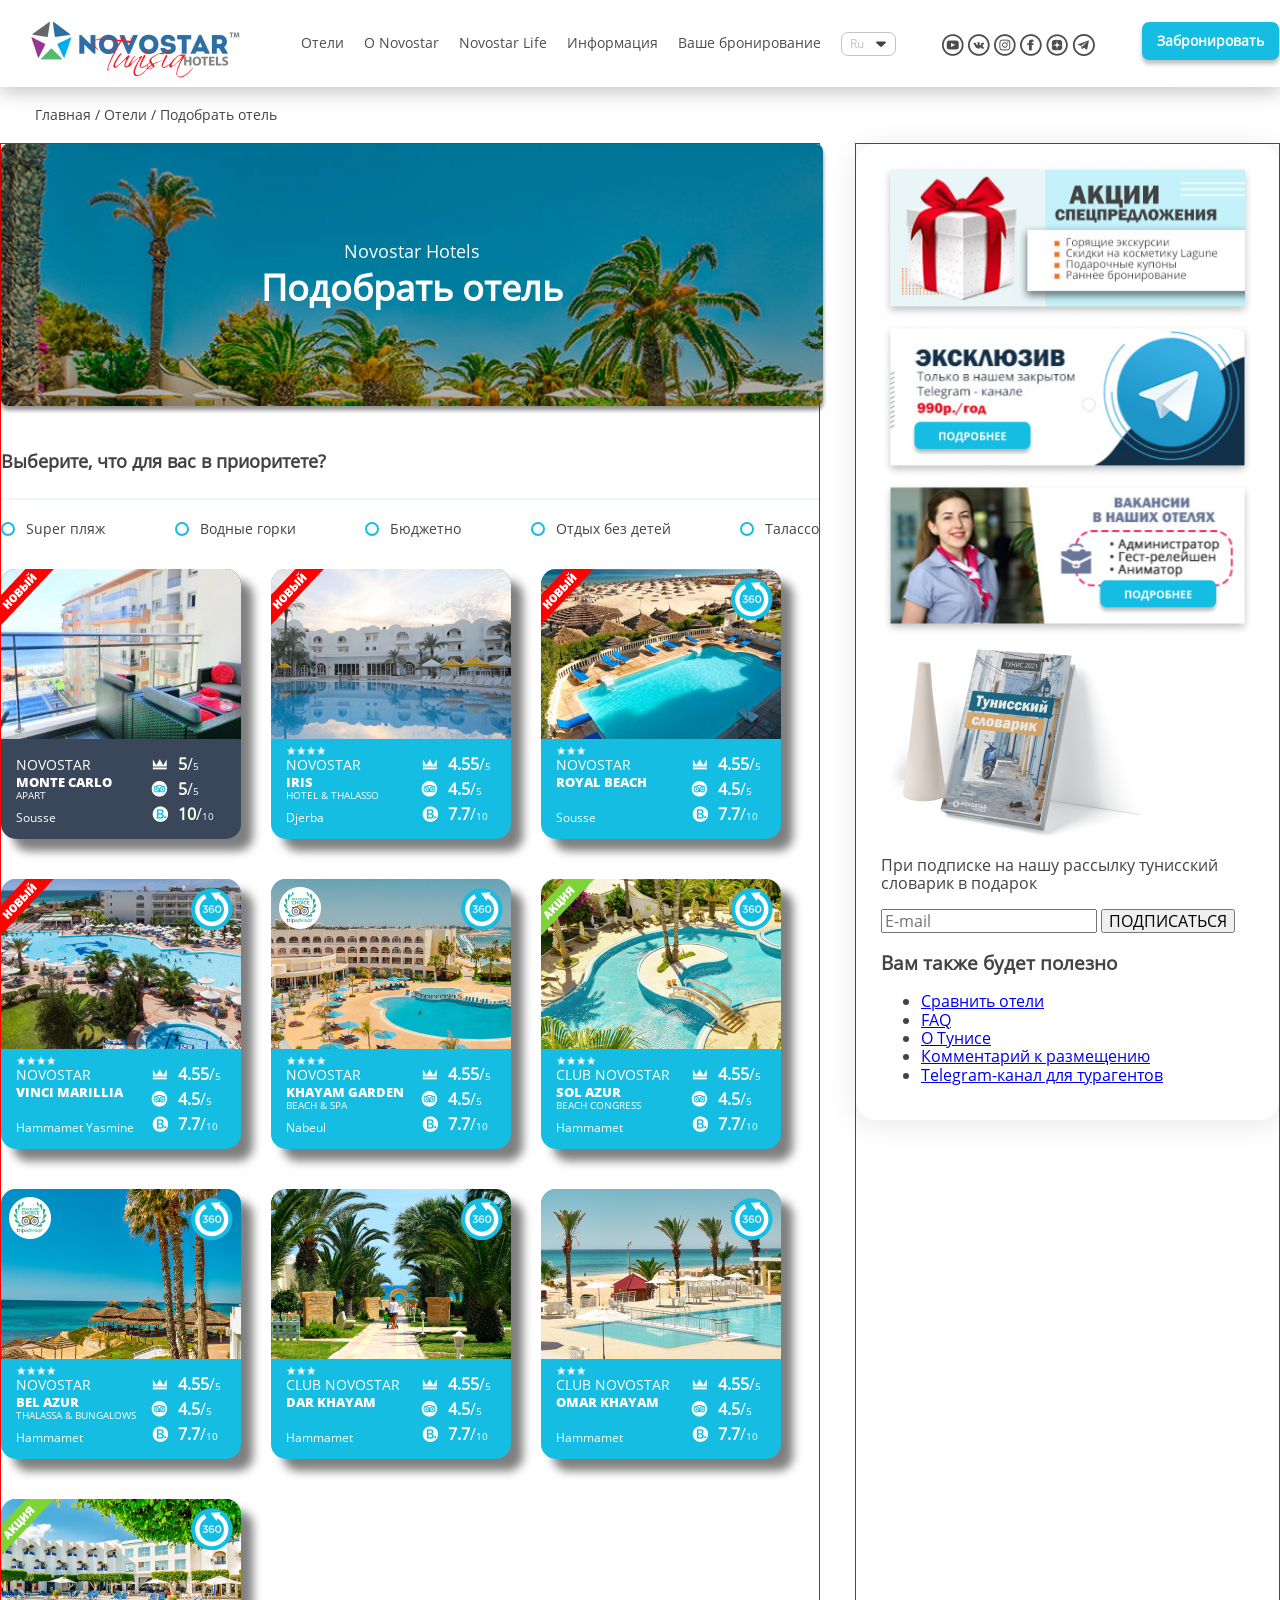
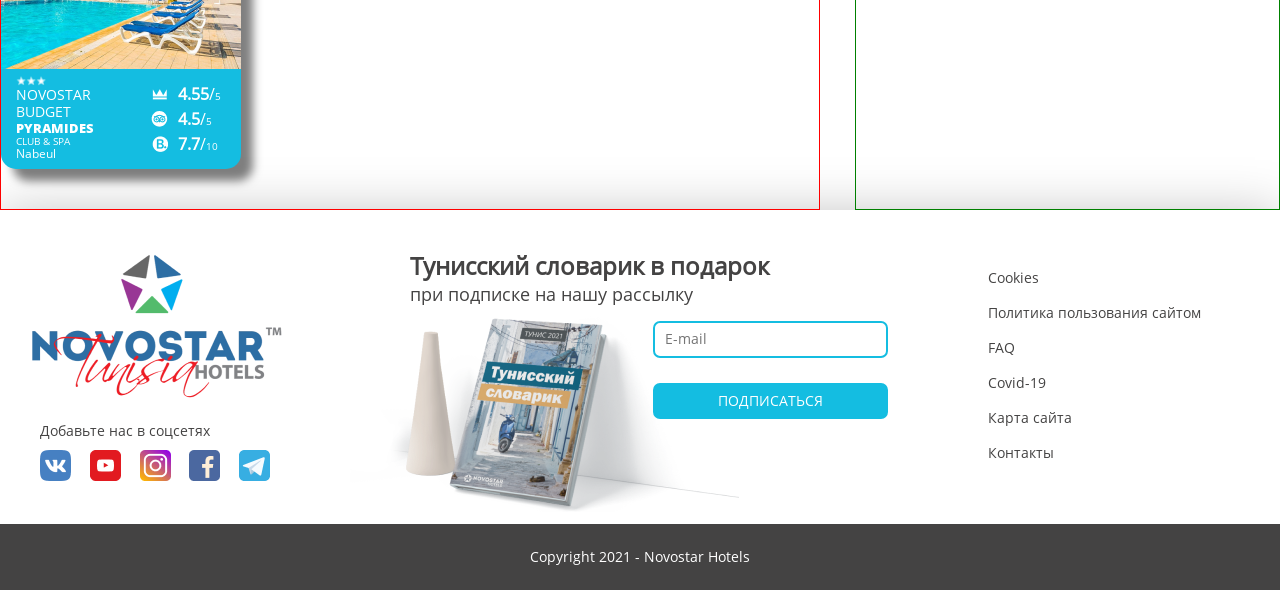
==== find-hotel.html @ 720c6b4b "vers 07.06 - start find-hotel" ====
<!DOCTYPE html>
<html lang="ru">
<head>
	<meta http-equiv="X-UA-Compatible" content="IE=edge">
	<meta name="viewport" content="width=device-width, initial-scale=1">
	<meta charset="UTF-8">
	<title>Novostar Hotels</title>
	<meta name="description" content="">
	<meta name="keywords" content="">
	<meta property="og:title" content="">
 	<meta property="og:description" content="">
	<meta property="og:image" content="">
	<link href="img/favicon.png" rel="shortcut icon" type="image/x-icon" />
	<link href="css/normalize.css" rel="stylesheet" type="text/css">
    <link href="css/slick.css" rel="stylesheet" type="text/css">
    <link href="css/slick-theme.css" rel="stylesheet" type="text/css">
    <link href="css/aos.css" rel="stylesheet" type="text/css">
	<link href="css/style.css" rel="stylesheet" type="text/css">
</head>
<body>

	<div class="content-wrap">

		<header>
			<div class="container">
				<a href="/"><img src="img/logo.png" alt="" class="top-logo"></a>
				<nav class="navbar">
					<input type="image" src="img/burger.png" alt="" class="navbar-toggler">
					<div class="navbar-nav">
						<div class="mob-logo">
							<img src="img/logo-mobile.png" alt="">
							<input type="image" src="img/close.png" alt="" class="close-btn">
						</div>
						<div class="mob-menu-title">Меню</div>
						<ul class="nav-links">
							<li class="dropdown-item">
								<a href="#" class="nav-link hotels">Отели</a>
								<ul class="dropdown-menu">
									<li><a href="#">Novostar Houda Golf Beach & Aquapark 3*</a></li>
									<li><a href="#">Novostar Royal Beach 3*</a></li>
									<li><a href="#">Novostar Iris Hotel & Thalasso 4*</a></li>
									<li><a href="#">Novostar Vincci Marillia 4*</a></li>
									<li><a href="#">Novostar Bel Azur Thalassa & Bungalows 4*</a></li>
									<li><a href="#">Club Novostar Sol Azur Beach Congress 4*</a></li>
									<li><a href="#">Novostar Khayam Garden Beach & Spa 4*</a></li>
									<li><a href="#">Club Novostar Omar Khayam Resort & Aqua Park 3*</a></li>
									<li><a href="#">Club Novostar Dar Khayam Hotels 3*</a></li>
									<li><a href="#">Novostar Budget Pyramides Club & Spa 3*</a></li>
								</ul>
							</li>
							<li><a href="#" class="nav-link about-novostar">О Novostar</a></li>
							<li><a href="#" class="nav-link novostar-life">Novostar Life</a></li>
							<li><a href="#" class="nav-link info">Информация</a></li>
							<li><a href="#" class="nav-link your-booking">Ваше бронирование</a></li>
							<li><a href="#" class="nav-link akcii">Акции и спецпредложения</a></li>
						</ul>
						<select class="lang-select">
							<option value="ru">Ru</option>
							<option value="en">En</option>
						</select>
						<ul class="soc-icons">
							<li><a href="#" class="mob-ru">Ru</a></li>
							<li><a href="#" class="mob-en">En</a></li>
							<li><a href="#" class="soc-icon yt" target="_blank"></a></li>
							<li><a href="#" class="soc-icon vk" target="_blank"></a></li>
							<li><a href="#" class="soc-icon inst" target="_blank"></a></li>
							<li><a href="#" class="soc-icon fb" target="_blank"></a></li>
							<li><a href="#" class="soc-icon zen" target="_blank"></a></li>
							<li><a href="#" class="soc-icon tg" target="_blank"></a></li>
						</ul>
						<button class="nav-booking">Забронировать</button>
					</div>
				</nav>
			</div>
		</header>

			<div class="container">
				<div class="breadcrumbs">
					Главная / Отели / Подобрать отель
				</div>
				<div class="find-hotel-content-wrap">
					<div class="find-hotel-content">

						<div class="find-hotel-title">
							<span>Novostar Hotels</span>
							<h1>Подобрать отель</h1>
						</div>
						
						<h3 class="find-hotel-subtitle">Выберите, что для вас в приоритете?</h3>

						<input type="radio" id="super-beach" name="find-hotel-radio">
						<input type="radio" id="vodnye-gorki" name="find-hotel-radio">
						<input type="radio" id="budzhetno" name="find-hotel-radio">
						<input type="radio" id="bez-detey" name="find-hotel-radio">
						<input type="radio" id="thalasso-filtr" name="find-hotel-radio">

						<div class="find-hotel-filtr">
							<label for="super-beach">Super пляж</label>
							<label for="vodnye-gorki">Водные горки</label>
							<label for="budzhetno">Бюджетно</label>
							<label for="bez-detey">Отдых без детей</label>
							<label for="thalasso-filtr">Талассо</label>
						</div>

						<div class="find-hotel-cards">
							<div class="hotel-item super-beach budzhetno">
								<a href="#" class="hotel-card new monte-carlo">
									<div class="hotel-card-pic"><img src="img/monte-carlo.jpg" alt=""></div>
									<div class="hotel-card-content">
										<div class="hotel-card-text">
											<div class="hotel-star">
												<img src="img/star.png" alt="">
												<img src="img/star.png" alt="">
												<img src="img/star.png" alt="">
											</div>
											<div class="hotel-novostar">NOVOSTAR</div>
											<div class="hotel-name">MONTE CARLO</div>
											<div class="hotel-spec">APART</div>
											<div class="hotel-place">Sousse</div>
										</div>
										<div class="hotel-card-rating">
											<table class="rating-table">
												<tr>
													<td><img src="img/tophotels.png" alt=""></td>
													<td><b>5</b>/<small>5</small></td>
												</tr>
												<tr>
													<td><img src="img/tripadviser.png" alt=""></td>
													<td><b>5</b>/<small>5</small></td>
												</tr>
												<tr>
													<td><img src="img/booking2.png" alt=""></td>
													<td><b>10</b>/<small>10</small></td>
												</tr>
											</table>
										</div>
									</div>
								</a>
							</div>
							<div class="hotel-item thalasso-filtr">
								<a href="#" class="hotel-card new iris">
									<div class="hotel-card-pic"><img src="img/iris.jpg" alt=""></div>
									<div class="hotel-card-content">
										<div class="hotel-card-text">
											<div class="hotel-star">
												<img src="img/star.png" alt="">
												<img src="img/star.png" alt="">
												<img src="img/star.png" alt="">
												<img src="img/star.png" alt="">
											</div>
											<div class="hotel-novostar">NOVOSTAR</div>
											<div class="hotel-name">IRIS</div>
											<div class="hotel-spec">HOTEL & THALASSO</div>
											<div class="hotel-place">Djerba</div>
										</div>
										<div class="hotel-card-rating">
											<table class="rating-table">
												<tr>
													<td><img src="img/tophotels.png" alt=""></td>
													<td><b>4.55</b>/<small>5</small></td>
												</tr>
												<tr>
													<td><img src="img/tripadviser.png" alt=""></td>
													<td><b>4.5</b>/<small>5</small></td>
												</tr>
												<tr>
													<td><img src="img/booking2.png" alt=""></td>
													<td><b>7.7</b>/<small>10</small></td>
												</tr>
											</table>
										</div>
									</div>
								</a>
							</div>
							<div class="hotel-item super-beach budzhetno">
								<a href="#" class="hotel-card new tour360 royal-beach">
									<div class="hotel-card-pic"><img src="img/royal.jpg" alt=""></div>
									<div class="hotel-card-content">
										<div class="hotel-card-text">
											<div class="hotel-star">
												<img src="img/star.png" alt="">
												<img src="img/star.png" alt="">
												<img src="img/star.png" alt="">
											</div>
											<div class="hotel-novostar">NOVOSTAR</div>
											<div class="hotel-name">ROYAL BEACH</div>
											<div class="hotel-spec"></div>
											<div class="hotel-place">Sousse</div>
										</div>
										<div class="hotel-card-rating">
											<table class="rating-table">
												<tr>
													<td><img src="img/tophotels.png" alt=""></td>
													<td><b>4.55</b>/<small>5</small></td>
												</tr>
												<tr>
													<td><img src="img/tripadviser.png" alt=""></td>
													<td><b>4.5</b>/<small>5</small></td>
												</tr>
												<tr>
													<td><img src="img/booking2.png" alt=""></td>
													<td><b>7.7</b>/<small>10</small></td>
												</tr>
											</table>
										</div>
									</div>
								</a>
							</div>
							<div class="hotel-item super-beach bez-detey">
								<a href="#" class="hotel-card new tour360 marillia">
									<div class="hotel-card-pic"><img src="img/marillia.jpg" alt=""></div>
									<div class="hotel-card-content">
										<div class="hotel-card-text">
											<div class="hotel-star">
												<img src="img/star.png" alt="">
												<img src="img/star.png" alt="">
												<img src="img/star.png" alt="">
												<img src="img/star.png" alt="">
											</div>
											<div class="hotel-novostar">NOVOSTAR</div>
											<div class="hotel-name">VINCI MARILLIA</div>
											<div class="hotel-spec"></div>
											<div class="hotel-place">Hammamet Yasmine</div>
										</div>
										<div class="hotel-card-rating">
											<table class="rating-table">
												<tr>
													<td><img src="img/tophotels.png" alt=""></td>
													<td><b>4.55</b>/<small>5</small></td>
												</tr>
												<tr>
													<td><img src="img/tripadviser.png" alt=""></td>
													<td><b>4.5</b>/<small>5</small></td>
												</tr>
												<tr>
													<td><img src="img/booking2.png" alt=""></td>
													<td><b>7.7</b>/<small>10</small></td>
												</tr>
											</table>
										</div>
									</div>
								</a>
							</div>
							<div class="hotel-item vodnye-gorki">
								<a href="#" class="hotel-card trip tour360 garden">
									<div class="hotel-card-pic"><img src="img/garden.jpg" alt=""></div>
									<div class="hotel-card-content">
										<div class="hotel-card-text">
											<div class="hotel-star">
												<img src="img/star.png" alt="">
												<img src="img/star.png" alt="">
												<img src="img/star.png" alt="">
												<img src="img/star.png" alt="">
											</div>
											<div class="hotel-novostar">NOVOSTAR</div>
											<div class="hotel-name">KHAYAM GARDEN</div>
											<div class="hotel-spec">BEACH & SPA</div>
											<div class="hotel-place">Nabeul</div>
										</div>
										<div class="hotel-card-rating">
											<table class="rating-table">
												<tr>
													<td><img src="img/tophotels.png" alt=""></td>
													<td><b>4.55</b>/<small>5</small></td>
												</tr>
												<tr>
													<td><img src="img/tripadviser.png" alt=""></td>
													<td><b>4.5</b>/<small>5</small></td>
												</tr>
												<tr>
													<td><img src="img/booking2.png" alt=""></td>
													<td><b>7.7</b>/<small>10</small></td>
												</tr>
											</table>
										</div>
									</div>
								</a>
							</div>
							<div class="hotel-item super-beach thalasso-filtr">
								<a href="#" class="hotel-card akc tour360 sol-azur">
									<div class="hotel-card-pic"><img src="img/sol.jpg" alt=""></div>
									<div class="hotel-card-content">
										<div class="hotel-card-text">
											<div class="hotel-star">
												<img src="img/star.png" alt="">
												<img src="img/star.png" alt="">
												<img src="img/star.png" alt="">
												<img src="img/star.png" alt="">
											</div>
											<div class="hotel-novostar">CLUB NOVOSTAR</div>
											<div class="hotel-name">SOL AZUR</div>
											<div class="hotel-spec">BEACH CONGRESS</div>
											<div class="hotel-place">Hammamet</div>
										</div>
										<div class="hotel-card-rating">
											<table class="rating-table">
												<tr>
													<td><img src="img/tophotels.png" alt=""></td>
													<td><b>4.55</b>/<small>5</small></td>
												</tr>
												<tr>
													<td><img src="img/tripadviser.png" alt=""></td>
													<td><b>4.5</b>/<small>5</small></td>
												</tr>
												<tr>
													<td><img src="img/booking2.png" alt=""></td>
													<td><b>7.7</b>/<small>10</small></td>
												</tr>
											</table>
										</div>
									</div>
								</a>
							</div>
							<div class="hotel-item super-beach bez-detey thalasso-filtr">
								<a href="#" class="hotel-card trip tour360 bel-azur">
									<div class="hotel-card-pic"><img src="img/bel.jpg" alt=""></div>
									<div class="hotel-card-content">
										<div class="hotel-card-text">
											<div class="hotel-star">
												<img src="img/star.png" alt="">
												<img src="img/star.png" alt="">
												<img src="img/star.png" alt="">
												<img src="img/star.png" alt="">
											</div>
											<div class="hotel-novostar">NOVOSTAR</div>
											<div class="hotel-name">BEL AZUR</div>
											<div class="hotel-spec">THALASSA & BUNGALOWS</div>
											<div class="hotel-place">Hammamet</div>
										</div>
										<div class="hotel-card-rating">
											<table class="rating-table">
												<tr>
													<td><img src="img/tophotels.png" alt=""></td>
													<td><b>4.55</b>/<small>5</small></td>
												</tr>
												<tr>
													<td><img src="img/tripadviser.png" alt=""></td>
													<td><b>4.5</b>/<small>5</small></td>
												</tr>
												<tr>
													<td><img src="img/booking2.png" alt=""></td>
													<td><b>7.7</b>/<small>10</small></td>
												</tr>
											</table>
										</div>
									</div>
								</a>
							</div>
							<div class="hotel-item super-beach vodnye-gorki">
								<a href="#" class="hotel-card tour360 dar-khayam">
									<div class="hotel-card-pic"><img src="img/dar.jpg" alt=""></div>
									<div class="hotel-card-content">
										<div class="hotel-card-text">
											<div class="hotel-star">
												<img src="img/star.png" alt="">
												<img src="img/star.png" alt="">
												<img src="img/star.png" alt="">
											</div>
											<div class="hotel-novostar">CLUB NOVOSTAR</div>
											<div class="hotel-name">DAR KHAYAM</div>
											<div class="hotel-spec"></div>
											<div class="hotel-place">Hammamet</div>
										</div>
										<div class="hotel-card-rating">
											<table class="rating-table">
												<tr>
													<td><img src="img/tophotels.png" alt=""></td>
													<td><b>4.55</b>/<small>5</small></td>
												</tr>
												<tr>
													<td><img src="img/tripadviser.png" alt=""></td>
													<td><b>4.5</b>/<small>5</small></td>
												</tr>
												<tr>
													<td><img src="img/booking2.png" alt=""></td>
													<td><b>7.7</b>/<small>10</small></td>
												</tr>
											</table>
										</div>
									</div>
								</a>
							</div>
							<div class="hotel-item super-beach vodnye-gorki">
								<a href="#" class="hotel-card tour360 omar-khayam">
									<div class="hotel-card-pic"><img src="img/omar.jpg" alt=""></div>
									<div class="hotel-card-content">
										<div class="hotel-card-text">
											<div class="hotel-star">
												<img src="img/star.png" alt="">
												<img src="img/star.png" alt="">
												<img src="img/star.png" alt="">
											</div>
											<div class="hotel-novostar">CLUB NOVOSTAR</div>
											<div class="hotel-name">OMAR KHAYAM</div>
											<div class="hotel-spec"></div>
											<div class="hotel-place">Hammamet</div>
										</div>
										<div class="hotel-card-rating">
											<table class="rating-table">
												<tr>
													<td><img src="img/tophotels.png" alt=""></td>
													<td><b>4.55</b>/<small>5</small></td>
												</tr>
												<tr>
													<td><img src="img/tripadviser.png" alt=""></td>
													<td><b>4.5</b>/<small>5</small></td>
												</tr>
												<tr>
													<td><img src="img/booking2.png" alt=""></td>
													<td><b>7.7</b>/<small>10</small></td>
												</tr>
											</table>
										</div>
									</div>
								</a>
							</div>
							<div class="hotel-item budzhetno">
								<a href="#" class="hotel-card akc tour360 pyramides">
									<div class="hotel-card-pic"><img src="img/pyramides.jpg" alt=""></div>
									<div class="hotel-card-content">
										<div class="hotel-card-text">
											<div class="hotel-star">
												<img src="img/star.png" alt="">
												<img src="img/star.png" alt="">
												<img src="img/star.png" alt="">
											</div>
											<div class="hotel-novostar">NOVOSTAR BUDGET</div>
											<div class="hotel-name">PYRAMIDES</div>
											<div class="hotel-spec">CLUB & SPA</div>
											<div class="hotel-place">Nabeul</div>
										</div>
										<div class="hotel-card-rating">
											<table class="rating-table">
												<tr>
													<td><img src="img/tophotels.png" alt=""></td>
													<td><b>4.55</b>/<small>5</small></td>
												</tr>
												<tr>
													<td><img src="img/tripadviser.png" alt=""></td>
													<td><b>4.5</b>/<small>5</small></td>
												</tr>
												<tr>
													<td><img src="img/booking2.png" alt=""></td>
													<td><b>7.7</b>/<small>10</small></td>
												</tr>
											</table>
										</div>
									</div>
								</a>
							</div>
						</div>

					</div><!-- end .find-hotel-content -->
					<aside class="find-hotel-aside">
						<div class="find-hotel-aside-wrap hotel-shadow-block">

							<div class="find-hotel-alise-banners">
								<a href="#"><img src="img/banner-2.png" alt=""></a>
								<a href="#"><img src="img/banner-3.png" alt=""></a>
								<a href="#"><img src="img/banner-1.png" alt=""></a>
							</div>

							<div class="find-hotel-aside-podpiska">
								<div class="find-hotel-aside-podpiska-pic">
									<img src="img/hotel/tun-slov.png" alt="">
								</div>
								<div class="find-hotel-aside-podpiska-text">
									<p>При подписке на&nbsp;нашу рассылку тунисский словарик <span>в&nbsp;подарок</span></p>
									<form action="" class="find-hotel-aside-podpiska-form">
										<input type="email" name="mail" placeholder="E-mail">
										<button type="submit" name="submit">ПОДПИСАТЬСЯ</button>
									</form>
								</div>
							</div>

							<div class="find-hotel-aside-interes">
								<h3>Вам также будет полезно</h3>
								<ul>
									<li><a href="#">Сравнить отели</a></li>
									<li><a href="#">FAQ</a></li>
									<li><a href="#">О Тунисе</a></li>
									<li><a href="#">Комментарий к размещению</a></li>
									<li><a href="#">Telegram-канал для турагентов</a></li>
								</ul>
							</div>

						</div><!-- end .get-hotel-aside-wrap -->
					</aside>
				</div><!-- end .get-hotel-content-wrap -->

			</div><!-- end .container -->

		<footer>
			<div class="container">
				<div class="foot-logo-icons">
					<img src="img/foot-logo.png" alt="" class="foot-logo">
					<div class="foot-icons">
						<p>Добавьте нас в соцсетях</p>
						<a href="#"><img src="img/foot-vk.png" alt=""></a>
						<a href="#"><img src="img/foot-yt.png" alt=""></a>
						<a href="#"><img src="img/foot-inst.png" alt=""></a>
						<a href="#"><img src="img/foot-fb.png" alt=""></a>
						<a href="#"><img src="img/foot-tg.png" alt=""></a>
					</div>
				</div>
				<div class="foot-podpiska">
					<h3 class="foot-podpiska-title">Тунисский словарик в подарок</h3>
					<p class="foot-podpiska-subtitle">при подписке на нашу рассылку</p>
					<div class="foot-podpiska-pic"><img src="img/tun-slov2.png" alt=""></div>
					<form action="" class="foot-podpiska-form">
						<input type="email" name="mail" placeholder="E-mail">
						<button type="submit" name="submit">ПОДПИСАТЬСЯ</button>
					</form>
				</div>
				<div class="foot-menu">
					<ul>
						<li><a href="#">Cookies</a></li>
						<li><a href="#">Политика пользования сайтом</a></li>
						<li><a href="#">FAQ</a></li>
						<li><a href="#">Covid-19</a></li>
						<li><a href="#">Карта сайта</a></li>
						<li><a href="#">Контакты</a></li>
					</ul>
				</div>
			</div>
			<div class="copy">
				Copyright 2021 - Novostar Hotels
			</div>
		</footer>
	</div><!-- end .content-wrap -->
	<script src="js/jquery-3.6.0.min.js"></script>
    <script src="js/slick.min.js"></script>
    <script src="js/aos.js"></script>
	<script src="js/scripts.js"></script>
</body>
</html>
---- css/style.css ----
@font-face {
	font-family: OpenSans;
	src: url(../fonts/OpenSans-Regular.ttf);
}
@font-face {
	font-family: OpenSansExtraBold;
	src: url(../fonts/OpenSans-ExtraBold.ttf);
}
* {
	box-sizing: border-box;
}
body {
	font-family: OpenSans, sans-serif;
	color: #444343;
}
.preloader {
	position: fixed;
	top: 0;
	bottom: 0;
	left: 0;
	right: 0;
	background-color: #fff;
	display: flex;
	flex-direction: column;
	justify-content: center;
	align-items: center;
	opacity: 1;
	z-index: 9999;
	/*transition: 1s;*/
}
.preloader img {
	animation: puls 2s linear infinite;
}
@keyframes puls {
	50% { transform: scale(1.2) }
	100% { transform: scale(1) }
}
.content-wrap {
	overflow-x: hidden;
	/*max-width: 1440px;
	margin: 0 auto;
	border: 1px solid black;*/
}
.container {
	max-width: 1280px;
	margin: 0 auto;
}
header {
	position: relative;
	box-shadow: 0px 4px 20px rgba(0, 0, 0, 0.25);
}
header .container {
	padding: 20px 0 5px 25px;
	display: flex;
	align-items: center;
}
.navbar-toggler {
	display: none;
}
.navbar-nav {
	display: flex;
}
.nav-links {
	list-style: none;
	padding: 0 10px 0 45px;
	margin: 0;
	display: flex;
}
.nav-link {
	display: block;
	text-decoration: none;
	font-size: 14px;
	line-height: 21px;
	color: #4d4d4d;
	padding: 0 10px;
	white-space: nowrap;
	position: relative;
}
.nav-link.akcii {
	display: none;
}
@media (min-width: 1280px) {
	.dropdown-item:hover .dropdown-menu,
	.dropdown-menu:hover {
		display: block;
	}
	.nav-link:after {
		content: '';
		display: block;
		height: 2px;
		background-color: #14BDE1;
		position: absolute;
		left: 10px;
		right: 10px;
		bottom: -5px;
		opacity: 0;
		transition: .2s;
	}
	.dropdown-item:hover .nav-link:after,
	.nav-link:hover:after {
		opacity: 1;
	}
	.dropdown-item {
		margin-bottom: -20px;
	}
}
.dropdown-item {
	position: relative;
}
.dropdown-menu {
	position: absolute;
	background: rgba(108, 108, 108, 0.9);
	/*background: rgba(108, 108, 108, 0.4);
	backdrop-filter: blur(30px);*/
	padding: 20px 30px;
	left: -20px;
	top: 55px;
	display: none;
	z-index: 2;
	list-style: none;
}
.dropdown-menu a {
	display: block;
	white-space: nowrap;
	color: #fff;
	text-decoration: none;
	font-size: 12px;
	position: relative;
	padding: 10px 0;
}
.dropdown-menu a:before {
	content: '';
	display: block;
	width: 3px;
	height: 18px;
	background-color: #14BDE1;
	position: absolute;
	top: 0;
	bottom: 0;
	margin: auto;
	left: -10px;
	opacity: 0;
}
.dropdown-menu a:hover {
	font-weight: bold;
}
.dropdown-menu a:hover:before {
	opacity: 1;
}
.lang-select {
	border: 1px solid #c4c4c4;
	border-radius: 7px;
	width: 55px;
	align-self: flex-start;
	outline: none;
	color: #c4c4c4;
	font-size: 12px;
	padding: 4px 8px;
	-webkit-appearance: none;
	-moz-appearance: none;
	appearance: none;
	background: url('../img/caret.png') no-repeat 80% 50%;
	cursor: pointer;
}
.lang-select::-ms-expand {
	display: none;
}
.soc-icons {
	list-style: none;
	padding: 0;
	margin: 0 0 0 45px;
	display: flex;
}
.mob-ru, .mob-en, .mob-menu-title, .mob-logo {
	display: none;
}
.soc-icon {
	display: block;
	text-decoration: none;
	width: 24px;
	height: 24px;
	margin: 1px;
	background-image: url('../img/icon-sprite-desktop.png');
}
.soc-icon.yt {
	background-position: -1px 50%;
}
.soc-icon.vk {
	background-position: -25px 50%;
}
.soc-icon.inst {
	background-position: -49px 50%;
}
.soc-icon.fb {
	background-position: -73px 50%;
}
.soc-icon.zen {
	background-position: -97px 50%;
}
.soc-icon.tg {
	background-position: -121px 50%;
}
.nav-booking {
	border: none;
	width: 137px;
	height: 38px;
	color: #fff;
	font-size: 14px;
	font-weight: 700;
	background-color: #14BDE1;
	box-shadow: 0px 4px 4px rgba(0, 0, 0, 0.25), 0px 4px 30px #FFFFFF;
	border-radius: 7px;
	cursor: pointer;
	margin-left: 45px;
	transition: .2s;
	position: relative;
	top: -10px;
}
.nav-booking:hover {
	box-shadow: none;
}
@media (max-width: 1279px) {
	header .container {
		justify-content: space-between;
		padding: 20px 45px 5px 25px;
		position: relative;
	}
	.navbar-toggler {
		display: block;
		position: relative;
		top: -7px;
		outline: none;
	}
	.navbar-nav {
		flex-direction: column;
		max-width: 340px;
		width: 100%;
		background-color: #176794;
		color: white;
		padding: 15px 0;
		position: absolute;
		top: 100%;
		transform: translateX(77px);
		opacity: 0;
		transition: .3s;
		z-index: 9;
	}
	.navbar-nav.active {
		transform: translateX(-263px);
		opacity: 1;
	}
	.dropdown-menu {
		position: static;
		width: 100%;
	}
	.dropdown-menu.display {
		display: block;
	}
	.lang-select {
		display: none;
	}
	.mob-logo {
		display: block;
		position: relative;
		padding: 0 15px 15px;
	}
	.close-btn {
		position: absolute;
		right: 20px;
		top: 10px;
		cursor: pointer;
	}
	.mob-menu-title {
		display: block;
		border-top: 1px solid #fff;
		text-transform: uppercase;
		text-align: center;
		font-size: 16px;
		font-weight: 700;
		padding: 25px 0;
	}
	.nav-links {
		flex-direction: column;
		padding: 0;
		order: 1;
	}
	.nav-link.akcii {
		display: block;
	}
	.nav-link {
		color: #fff;
		font-size: 12px;
		line-height: 16px;
		margin: 17px 30px 17px 70px;
		padding: 0;
		position: relative;
	}
	.nav-link:before {
		position: absolute;
		left: -40px;
		top: -2px;
	}
	.nav-link.hotels:before {
		content: url('../img/hotels-icon.png');
	}
	.nav-link.about-novostar:before {
		content: url('../img/about-icon.png');
	}
	.nav-link.novostar-life:before {
		content: url('../img/life-icon.png');
	}
	.nav-link.info:before {
		content: url('../img/info-icon.png');
	}
	.nav-link.your-booking:before {
		content: url('../img/your-booking-icon.png');
	}
	.nav-link.akcii:before {
		content: url('../img/akcii-icon.png');
	}
	.nav-link:after {
		content: url('../img/caret-white.png');
		position: absolute;
		right: 10px;
	}
	.nav-booking {
		position: static;
		order: 2;
		box-shadow: none;
		width: 240px;
		margin: 100px auto 60px;
		color: #444343;
		background-color: #fff;
	}
	.soc-icons {
		order: 3;
		border-top: 1px solid #fff;
		margin: 0;
		padding: 7px 15px;
		justify-content: flex-end;
		position: relative;
	}
	.mob-ru, .mob-en {
		display: inline;
		position: absolute;
		color: white;
		text-decoration: none;
		font-size: 12px;
		top: 15px;
	}
	.mob-ru {
		left: 35px;
	}
	.mob-en {
		left: 60px;
	}
	.soc-icon.zen {
		display: none;
	}
	.soc-icon {
		width: 30px;
		height: 30px;
		margin: 4px;
		background-image: url('../img/icon-sprite-mobile.png');
	}
	.soc-icon.yt {
		background-position: 0 50%;
	}
	.soc-icon.vk {
		background-position: -38px 50%;
	}
	.soc-icon.inst {
		background-position: -76px 50%;
	}
	.soc-icon.fb {
		background-position: -114px 50%;
	}
	.soc-icon.tg {
		background-position: -152px 50%;
	}
}
@media (max-width: 500px) {
	.top-logo {
		height: 40px;
	}
	.mob-logo {
		padding-bottom: 0;
	}
	.mob-menu-title {
		padding-bottom: 15px;
	}
	.navbar-nav {
		padding-bottom: 0;
	}
	.nav-booking {
		margin: 20px auto;
	}
	.nav-link {
		margin: 10px 30px 10px 70px;
	}
}
@media (max-width: 400px) {
	header .container {
		justify-content: space-between;
		padding: 20px 30px 5px;
	}
	.navbar-nav {
		transform: translateX(81%);
	}
	.navbar-nav.active {
		transform: translateX(-81%);
	}
}

main {
	display: flex;
	flex-wrap: wrap;
	overflow: hidden;
	color: #fff;
	position: relative;
}
main:before {
	position: absolute;
	content: '';
	background-image: url('../img/hat-fon.jpg');
	background-size: cover;
	left: 0;
	right: 0;
	top: 0;
	bottom: 60px;
	z-index: -1;
}
.main-left {
	width: 47%;
	/*padding-left: 105px;*/
	padding-left: 17vw;
	padding-bottom: 35px;
}
h1 {
	font-size: 64px;
	line-height: 66px;
	margin-bottom: 0;
}
.subtitle {
	font-size: 19px;
	font-weight: 700;
	margin: 10px 0 35px;
}
.weather {
	width: 470px;
	height: 100px;
}
.weather-title {
	font-size: 16px;
	font-weight: bold;
	width: 470px;
	text-align: right;
	padding: 0 10px 10px 0;
}
.weather-item-wrap {
	display: flex;
	align-items: flex-end;
	justify-content: space-between;
}
.weather-item {
	width: 75px;
	height: 97px;
	border: 1px solid #FFFFFF;
	border-radius: 7px;
	overflow: hidden;
}
.weather-item-hat {
	height: 27px;
	padding-top: 5px;
	background-color: #fff;
	text-align: center;
	color: #14BDE1;
	font-size: 14px;
	font-weight: bold;
}
.weather-content {
	font-size: 14px;
	line-height: 10px;
	margin: 10px auto 0;
}

.main-right {
	width: 53%;
	overflow: hidden;
	padding-top: 50px;
	padding-left: 5px;
}
.hotel-card {
	display: block;
	text-decoration: none;
	width: 240px;
	height: 270px;
	color: #fff;
	background-color: #14BDE1;
	border-radius: 15px;
	overflow: hidden;
	/*filter: drop-shadow(9px 8px 10px rgba(0, 0, 0, 0.5));*/
	box-shadow: 12px 12px 10px rgba(0,0,0,0.5);
	transition: .3s;
	position: relative;
}
.hotel-card:hover {
	/*filter: none;*/
	box-shadow: none;
}
.hotel-card.new:before {
	content: url('../img/new-line.png');
	position: absolute;
	left: 0;
	top: 0;
}
.hotel-card.akc:before {
	content: url('../img/akcia.png');
	position: absolute;
	left: 0;
	top: 0;
}
.hotel-card.trip:before {
	content: url('../img/trip.png');
	position: absolute;
	left: 8px;
	top: 8px;
}
.hotel-card.tour360:after {
	content: url('../img/360.png');
	position: absolute;
	right: 8px;
	top: 8px;
	transition: .8s;
}
.hotel-card.tour360:hover:after {
	transform: rotate(-360deg);
}
.hotel-card.monte-carlo {
	background-color: #3A475A;
}
.hotel-card-pic {
	overflow: hidden;
	height: 170px;
}
.hotel-card-content {
	display: flex;
	padding: 10px 15px;
}
.hotel-card-text {
	width: 60%;
	display: flex;
	flex-direction: column;
	position: relative;
	padding-top: 8px;
}
.hotel-card-rating {
	width: 40%;
}
.rating-table {
	border-collapse: collapse;
}
.rating-table img {
	display: block;
	margin: 5px auto 0;
}
.rating-table td:first-of-type {
	height: 25px;
	width: 35px;
}
.rating-table td:last-of-type {
	vertical-align: bottom;
	font-size: 16px;
}
.rating-table td:last-of-type small {
	font-size: 10px;
}
.hotel-star {
	position: absolute;
	height: 10px;
	top: -3px;
	display: flex;
}
.hotel-star img {
	flex-shrink: 0;
}
.hotel-card.monte-carlo .hotel-star {
	visibility: hidden;
}
.hotel-novostar {
	font-size: 14px;
}
.hotel-card-text .hotel-name {
	font-size: 13px;
	line-height: 16px;
	font-family: OpenSansExtraBold, sans-serif;
	font-weight: bold;
	margin: 0;
}
.hotel-card-text .hotel-spec {
	font-size: 10px;
}
.hotel-card-text .hotel-card.monte-carlo .hotel-spec {
	color: #D3A349;
}
.hotel-card-text .hotel-place {
	font-size: 12px;
	margin-top: auto;
}
.hotels-slider {
	width: 820px;
}
.hotels-slider .slick-list {
	overflow: visible;
}
.hotels-slider .slick-prev,
.hotels-slider .slick-next {
	bottom: -50px;
	top: auto;
}
.hotels-slider .slick-prev {
	left: 36%;
}
.hotels-slider .slick-next {
	right: 35%;
}
.hotels-slider .slick-next:before {
    content: url('../img/arrow-right.png');
    opacity: 1;
}
.hotels-slider .slick-prev:before {
	content: url('../img/arrow-left.png');
	opacity: 1;
}
.hotels-slider .slick-dots {
	width: 160px;
	left: 0;
	right: 0;
	margin: auto;
	bottom: -45px;
}
.hotels-slider .slick-dots li {
	width: 5px;
	height: 20px;
}
.hotels-slider .slick-dots li button {
	width: 5px;
	height: 20px;
	padding: 0;
}
.hotels-slider .slick-dots li button:before {
	font-size: 20px;
	color: #fff;
}
.main-bottom {
	width: 100%;
}
.preim {
	background: rgba(0, 0, 0, 0.2);
	display: flex;
	justify-content: center;
}
.preim img {
	display: block;
	margin: 0 12px;
}
.preim a {
	color: #fff;
	text-decoration: none;
	font-size: 14px;
	line-height: 14px;
	font-weight: 700;
	display: flex;
	align-items: center;
	padding: 12px;
}
.main-btn-group {
	display: flex;
	justify-content: center;
}
.main-btn-group a {
	width: 295px;
	margin: 15px 25px 25px;
	padding: 18px 0;
	background: #14BDE1;
	text-align: center;
	border-radius: 7px;
	display: block;
	color: #fff;
	text-decoration: none;
	font-size: 16px;
	font-weight: 700;
	filter: drop-shadow(0px 4px 4px rgba(0, 0, 0, 0.25));
	transition: .3s;
}
.main-btn-group a:hover {
	filter: none;
}
@media (max-width: 1700px) {
	.main-left {
		padding-left: 14vw;
	}
}
@media (max-width: 1500px) {
	.main-left {
		padding-left: 105px;
	}
}
@media (max-width: 1279px) {
	.main-left {
		padding-left: 30px;
	}
}
@media (max-width: 1100px) {
	.main-left {
		width: 40%;
	}
	.main-right {
		width: 60%;
	}
	h1 {
		font-size: 50px;
		line-height: 56px;
	}
	.weather {
		width: 325px;
	}
	.weather-title {
		width: 325px;
		padding-right: 0;
	}
	.weather-item:last-of-type {
		display: none;
	}
	.hotels-slider {
		width: 800px;
	}
	.hotels-slider .slick-prev {
		left: 30%;
	}
	.hotels-slider .slick-next {
		right: 40%;
	}
	.hotels-slider .slick-dots {
		left: 35%;
		right: auto;
		margin: 0;
	}
	.preim {
		margin-top: 20px;
	}
	.preim a {
		font-size: 12px;
	}
	.main-btn-group a {
		margin-top: 25px;
	}
}
@media (max-width: 990px) {
	.main-left,
	.main-right {
		width: 50%;
	}
	.hotels-slider .slick-prev {
		left: 5%;
	}
	.hotels-slider .slick-next {
		right: 65%;
	}
	.hotels-slider .slick-dots {
		left: 10%;
	}
}
@media (max-width: 768px) {
	main:before {
		background-position: 10% 100%;
	}
	.main-left {
		width: 53%;
	}
	.weather-title {
		font-size: 14px;
		right: 0;
	}
	.main-right {
		width: 47%;
	}
	.hotels-slider {
		width: 530px;
	}
	.hotels-slider .slick-prev {
		left: 10%;
	}
	.hotels-slider .slick-next {
		right: 45%;
	}
	.hotels-slider .slick-dots {
		left: 17%;
		width: 160px;
	}
	.preim {
		flex-wrap: wrap;
	}
	.preim a {
		width: 45%;
	}
	.main-btn-group a {
		width: 200px;
	}
}
@media (max-width: 700px) {
	main:before {
		bottom: 40%;
		background-position: 40% 100%;
	}
	.main-left,
	.main-right {
		width: 100%;
	}
	.main-left {
		order: 1;
		padding-right: 30px;
	}
	.main-right {
		order: 3;
		padding: 20px 0 50px 20px;
	}
	.main-bottom {
		order: 2;
	}
	.weather,
	.weather-title {
		width: 100%;
		max-width: 435px;
		margin: 0 auto;
	}
	.weather-title {
		padding-right: 10px;
	}
	.weather-item-wrap {
		width: 435px;
	}
	.weather-item:last-of-type {
		display: block;
	}
	.preim {
		background: none;
	}
	.hotels-slider .slick-next:before {
	    content: url('../img/arrow-right-mob.png');
	}
	.hotels-slider .slick-prev:before {
		content: url('../img/arrow-left-mob.png');
	}
	.hotels-slider .slick-dots li button:before {
		color: #444343;
	}
	.hotels-slider .slick-prev {
		left: 10vw;
	}
	.hotels-slider .slick-next {
		left: calc(80vw - 16px);
	}
	.hotels-slider .slick-dots {
		left: calc(42vw - 75px);
	}
}
@media (max-width: 500px) {
	.main-left {
		padding-left: 20px;
		padding-right: 0;
	}
	h1 {
		font-size: 30px;
		line-height: 36px;
	}
	.subtitle {
		font-size: 14px;
	}
	.weather,
	.weather-title {
		margin: 0;
	}
	.main-btn-group a {
		font-size: 14px;
		width: 160px;
		padding: 12px 0;
	}
	.hotels-slider .slick-prev {
		left: calc(10vw - 16px);
	}
	.hotels-slider .slick-next {
		left: calc(80vw - 16px);
	}
	.hotels-slider .slick-dots {
		
	}
}
@media (max-width: 460px) {
	.weather {
		overflow-x: auto;
	}
	.preim a {
		width: 100%;
		padding: 8px;
		display: flex;
		justify-content: center;
	}
	.preim img {
		width: 40px;
	}
	.preim span {
		width: 170px;
	}
	.main-btn-group a {
		width: 135px;
		font-size: 12px;
		margin: 15px 5px;
	}
}

.container.gallery {
	border: 2px solid #F0F6FE;
	border-radius: 7px;
	padding: 25px;
}
.why-novostar {
	display: flex;
	padding-bottom: 10px;
	border-bottom: 2px solid #F0F6FE;;
}
.why-novostar-left {
	padding: 0 10px;
	width: 50%;
}
.why-novostar-left h2 {
	font-size: 24px;
	line-height: 32px;
	font-weight: bold;
	margin-top: 0;
	margin-bottom: 10px;
}
.why-novostar-left p {
	font-size: 14px;
}
.why-novostar-right {
	width: 50%;
	display: flex;
	justify-content: flex-end;
	align-items: flex-start;
}
.why-novostar-blockquote {
	background: #E5E5E5;
	border-radius: 7px;
	width: 100%;
	max-width: 520px;
	padding: 10px 0 10px 20px;
	display: flex;
	align-items: center;
	justify-content: space-around;
}
.blockquote-text {
	font-weight: bold;
	font-size: 15px;
	line-height: 20px;
	text-align: right;
}
.blockquote-text span {
	font-size: 14px;
	font-weight: normal;
	font-style: italic;
}
.photos {
	border-radius: 21px;
	overflow: hidden;
	display: flex;
	justify-content: space-between;
}
.big-photo {
	width: 670px;
	height: 380px;
	position: relative;
}
.see-all-photo-btn {
	position: absolute;
	bottom: 15px;
	right: 15px;
	z-index: 3; 
	border: none;
	border-radius: 7px;
	width: 207px;
	font-size: 14px;
	filter: drop-shadow(-3px 2px 15px rgba(0, 0, 0, 0.75));
	cursor: pointer;
	padding: 10px 15px;
	text-align: right;
	transition: .2s;
	background-color: #fff;
}
.see-all-photo-btn:hover {
	filter: none;
}
.see-all-photo-btn:before {
	content: url('../img/all-photo-icon.png');
	position: absolute;
	left: 15px;
}
.small-photos-wrap {
	width: 540px;
	height: 380px;
	display: flex;
	flex-wrap: wrap;
	justify-content: space-between;
	align-content: space-between;
}
.big-photo img,
.small-photo img {
	position: absolute;
	top: 0;
	width: 100%;
	height: 100%;
	object-fit: cover;
	opacity: 0;
	transition: .3s;
	cursor: pointer;
}
.small-photo {
	width: 260px;
	height: 175px;
	position: relative;
}
.photo-wrap [type="radio"] {
	display: none;
}
.photo-labels {
	white-space: nowrap;
	overflow: auto;
}
.photo-labels label {
	border: 1px solid #14BDE1;
	border-radius: 7px;
	font-size: 14px;
	cursor: pointer;
	padding: 5px 15px;
	display: inline-block;
	margin: 20px 5px;
}
#all:checked ~ .photos img.all,
#anim:checked ~ .photos img.anim,
#event:checked ~ .photos img.event,
#food:checked ~ .photos img.food,
#see:checked ~ .photos img.see {
	opacity: 1;
	z-index: 2;
}
#all:checked ~ .photo-labels [for="all"],
#anim:checked ~ .photo-labels [for="anim"],
#event:checked ~ .photo-labels [for="event"],
#food:checked ~ .photo-labels [for="food"],
#see:checked ~ .photo-labels [for="see"] {
	background-color: #14BDE1;
	color: #fff;
}
@media (max-width: 1300px) {
	.big-photo {
		width: 54%;
	}
	.small-photos-wrap {
		width: 44.5%;
	}
	.small-photo {
		width: 48%;
	}
}
@media (max-width: 1279px) {
	.container.gallery {
		margin: 0 30px;
	}
}
@media (max-width: 1000px) {
	.why-novostar-left {
		width: 52%;
	}
	.why-novostar-right {
		width: 48%;
	}
	.why-novostar-blockquote {
		max-width: 375px;
	}
	.blockquote-text {
		max-width: 215px;
	}
	.photos {
		border-radius: 0;
	}
	.big-photo {
		height: 250px;
	}
	.small-photos-wrap {
		height: 250px;
	}
	.small-photo {
		width: 49%;
		height: 115px;
	}
}
@media (max-width: 900px) {
	.container.gallery {
		margin: 0;
		border: none;
	}
	.why-novostar-blockquote {
		padding: 10px;
	}
	.why-novostar-left {
		padding-left: 0;
	}
}
@media (max-width: 768px) {
	.photos {
		flex-wrap: wrap;
	}
	.big-photo {
		width: 100%;
		height: auto;
		padding-top: 50%;
		margin-bottom: 20px;
	}
	.small-photos-wrap {
		width: 100%;
		height: auto;
	}
	.small-photo {
		height: auto;
		padding-top: 25%;
		margin-bottom: 15px;
	}
}
@media (max-width: 700px) {
	.why-novostar {
		flex-wrap: wrap;
	}
	.why-novostar-left,
	.why-novostar-right {
		width: 100%;
	}
	.why-novostar-left {
		padding: 0 15px;
	}
	.why-novostar-blockquote {
		justify-content: space-evenly;
	}
	.why-novostar-blockquote {
		max-width: 100%;
	}
}
@media (max-width: 400px) {
	.container.gallery {
		padding: 0 20px;
	}
	.why-novostar-left {
		padding-left: 0;
	}
	.why-novostar-blockquote {
		justify-content: space-around;
	}
	.blockquote-pic img {
		padding-left: 20px;
	}
	.blockquote-text,
	.blockquote-text span {
		font-size: 12px;
		line-height: 16px;
	}
}

.gallery-popup-wrap {
	position: fixed;
	top: 0;
	width: 100vw;
	height: 100vh;
	display: flex;
	align-items: center;
	justify-content: center;
	opacity: 0;
	z-index:-1;
	background-color: rgba(0,0,0,.7);
	transition: .3s;
}
.gallery-popup-wrap.visible {
	opacity: 1;
	z-index: 9999;
}
.gallery-popup {
	width: 100%;
	max-width: 1180px;
	background-color: #fff;
	padding: 15px 70px 35px 50px;
	position: relative;
	display: flex;
	flex-wrap: wrap;
}
.close-gallery-popup {
	position: absolute;
	top: 12px;
	right: 12px;
	z-index: 1;
	cursor: pointer;
}
.gallery-title {
	font-size: 16px;
	font-weight: 700;
	padding-bottom: 15px;
	border-bottom: 2px solid #F0F6FE;
	width: 100%;
}
.gallery-title .gal-title-info {
	font-size: 14px;
	font-weight: 400;
	display: inline-block;
	margin-left: 80px;
	padding-left: 40px;
	position: relative;
}
.gallery-title span:before {
	content: '|';
	position: absolute;
	color: #F0F6FE;
	left: 0;
	font-size: 26px;
	top: -8px;
}
.gallery-popup input {
	display: none;
}
.gallery-labels {
	width: 20%;
}
.gallery-labels label {
	display: block;
	color: #fff;
	width: 148px;
	height: 97px;
	font-size: 14px;
	padding: 70px 0 0 15px;
	position: relative;
	margin-bottom: 17px;
	cursor: pointer;
	border: 2px solid transparent;
}
.gallery-labels label:before {
	content: '';
	display: block;
	position: absolute;
	width: 100%;
	height: 100%;
	left: 0;
	top: 0;
	background: linear-gradient(180deg, rgba(196, 196, 196, 0) 33.76%, #000000 100%);
	z-index: 1;
}
.gallery-labels label img {
	position: absolute;
	left: 0;
	top: 0;
	width: 100%;
	height: 100%;
	object-fit: cover;
}
.gallery-labels label span {
	position: relative;
	z-index: 1;
}
#gal-all:checked ~ .gallery-labels [for="gal-all"],
#gal-anim:checked ~ .gallery-labels [for="gal-anim"],
#gal-event:checked ~ .gallery-labels [for="gal-event"],
#gal-food:checked ~ .gallery-labels [for="gal-food"],
#gal-see:checked ~ .gallery-labels [for="gal-see"] {
	border: 2px solid #14bde1;
}
.gallery-slider {
	width: 80%;
}
.gallery-slider .slick-next {
	right: -35px;
}
.gallery-slider .slick-next:before {
    content: url('../img/gallery-arrow-right.png');
    opacity: 1;
}
.gallery-slider .slick-prev {
	left: -55px;
}
.gallery-slider .slick-prev:before {
	content: url('../img/gallery-arrow-left.png');
	opacity: 1;
}
.gallery-pic-wrap {
	height: 550px;
}
.gallery-item img {
	width: 100%;
	height: 100%;
	object-fit: cover;
}
.gallery-pic-title {
	display: inline-block;
	font-size: 16px;
	padding-top: 10px;
}
@media (max-width: 1200px) {
	.gallery-popup {
		padding: 15px 70px 35px 20px;
	}
	.gallery-slider {
		width: 75%;
	}
	.gallery-labels {
		width: 25%;
	}
}
@media (max-width: 950px) {
	.gallery-popup-wrap,
	.see-all-photo-btn {
		display: none;
	}
}

.banners {
	padding: 40px 0 45px;
	display: flex;
	justify-content: space-between;
}
.banners a:first-child {
	position: relative;
	left: -10px;
}
.banners a:last-child {
	position: relative;
	right: -10px;
}
@media (max-width: 1300px) {
	.banners {
		padding: 40px 20px;
	}
	.banners a:first-child,
	.banners a:last-child {
		position: static;
	}
}
@media (max-width: 1250px) {
	.banners {
		overflow: auto;
	}
}
@media (max-width: 480px) {
	.banners {
		flex-wrap: wrap;
		padding: 0 15px 20px;
	}
	.banners a,
	.banners img {
		width: 100%;
		position: static !important;
	}
}
@media (max-width: 400px) {
	.banners {
		padding: 0 10px 20px;
	}
}

.video-wrap {
	background-color: #47606D;
	border-radius: 7px;
	padding: 20px 40px;
	display: flex;
	flex-wrap: wrap;
	justify-content: space-between;
	align-items: center;
}
.video-wrap [type="radio"] {
	display: none;
}
.videos {
	width: 100%;
	padding: 20px 0;
	border-top: 2px solid #C4C4C4;
	display: flex;
	justify-content: space-between;
}
.big-video,
.small-video-wrap {
	width: 49%;
	height: 330px;
}
.small-video-wrap {
	display: flex;
	flex-wrap: wrap;
	justify-content: space-between;
	align-content: space-between;
}
.small-video {
	width: 48%;
	height: 155px;
}
.big-video,
.small-video {
	position: relative;
}
.big-video:before,
.small-video:before {
	position: absolute;
	left: 0;
	right: 0;
	top: 0;
	bottom: 0;
	margin: auto;
	z-index: 3;
	cursor: pointer;
	transition: .3s;
}
.big-video:before {
	content: url('../img/yt-btn-big.png');
	width: 137px;
	height: 97px;
}
.small-video:before {
	content: url('../img/yt-btn-small.png');
	width: 81px;
	height: 57px;
}
.big-video:hover:before,
.small-video:hover:before {
	opacity: .7;
}
/*.videos iframe {
	position: absolute;
	left: 0;
	top: 0;
	width: 100%;
	height: 100%;
	opacity: 0;
	transition: .3s;
}*/
.videos img {
	position: absolute;
	left: 0;
	top: 0;
	width: 100%;
	height: 100%;
	opacity: 0;
	transition: .3s;
	object-fit: cover;
	cursor: pointer;
}
.video-labels {
	white-space: nowrap;
	overflow: auto;
}
.video-labels label {
	border: 1px solid #14BDE1;
	border-radius: 7px;
	font-size: 14px;
	cursor: pointer;
	padding: 5px 20px;
	display: inline-block;
	margin: 20px 10px;
	color: #fff;
}
/*#video-all:checked ~ .videos iframe.video-all,
#obzor:checked ~ .videos iframe.obzor,
#shoping:checked ~ .videos iframe.shoping,
#slovarik:checked ~ .videos iframe.slovarik,
#about-tunis:checked ~ .videos iframe.about-tunis {
	opacity: 1;
	z-index: 2;
}*/
#video-all:checked ~ .videos img.video-all,
#obzor:checked ~ .videos img.obzor,
#shoping:checked ~ .videos img.shoping,
#slovarik:checked ~ .videos img.slovarik,
#about-tunis:checked ~ .videos img.about-tunis {
	opacity: 1;
	z-index: 2;
}
#video-all:checked ~ .video-labels [for="video-all"],
#obzor:checked ~ .video-labels [for="obzor"],
#shoping:checked ~ .video-labels [for="shoping"],
#slovarik:checked ~ .video-labels [for="slovarik"],
#about-tunis:checked ~ .video-labels [for="about-tunis"] {
	background-color: #14BDE1;
}
.video-like-wrap {
	display: flex;
	justify-content: space-between;
	align-items: center;
	width: 100%;
	max-width: 465px;
}
.video-like-text {
	width: 100%;
	max-width: 330px;
	color: #fff;
	font-size: 18px;
	line-height: 24px;
	font-weight: 700;
}
.video-bell {
	position: relative;
	top: 2px;
}
.more-video {
	display: flex;
	justify-content: space-between;
	align-items: center;
}
.more-video-text {
	color: #fff;
	font-size: 18px;
	line-height: 24px;
	font-weight: 700;
	width: 100%;
	max-width: 320px;
}
.more-video-btn {
	display: block;
	width: 245px;
	text-transform: uppercase;
	text-align: center;
	color: #fff;
	font-size: 14px;
	line-height: 19px;
	font-weight: 700;
	text-decoration: none;
	background-color: #14BDE1;
	padding: 10px 0;
	box-shadow: 0px 4px 4px rgba(0, 0, 0, 0.25);
	border-radius: 7px;
	transition: .2s;
}
.more-video-btn:hover {
	box-shadow: none;
}
.video-popup {
	position: fixed;
	top: 0;
	width: 100vw;
	height: 100vh;
	display: flex;
	align-items: center;
	justify-content: center;
	opacity: 0;
	z-index:-1;
	background-color: rgba(0,0,0,.7);
}
.video-popup.visible {
	opacity: 1;
	z-index: 9999;
}
.iframe-wrap {
	background-color: #fff;
	position: relative;
	width: 100%;
	max-width: 1000px;
	padding-top: 60vh;
}
.video-popup iframe {
	display: block;
	position: absolute;
	width: auto;
	height: auto;
	left: 5%;
	top: 5%;
	width: 90%;
	height: 90%;
}
.close-video-popup {
	position: absolute;
	top: 10px;
	right: 10px;
	z-index: 1;
	cursor: pointer;
}
@media (max-width: 1279px) {
	.video-wrap {
		border-radius: 0;
	}
}
@media (max-width: 1150px) {
	.video-wrap {
		padding: 20px 25px;
	}
	.big-video,
	.small-video-wrap {;
		height: 260px;
	}
	.small-video {
		height: 120px;
	}
	.video-like-wrap {
		max-width: 385px;
	}
	.video-like-text,
	.more-video-text {
		font-size: 14px;
	}
	.video-like-text {
		max-width: 260px;
	}
	.more-video-text {
		max-width: 260px;
	}
	.more-video-btn {
		width: 180px;
	}
}
@media (max-width: 950px) {
	.yt-logo {
		width: 30%;
	}
	.video-labels {
		width: 70%;
	}
}
@media (max-width: 900px) {
	.video-like-wrap,
	.more-video {
		max-width: 100%;
		width: 50%;
		flex-wrap: wrap;
		justify-content: flex-start;
		align-items: flex-start !important;
	}
	.video-like-text,
	.more-video-text {
		width: 100%;
		max-width: 100%;
		padding: 0 30% 10px 0;
	}
	.video-like-wrap img {
		margin-right: 30px;
	}
}
@media (max-width: 768px) {
	.video-wrap {
		align-items: flex-start;
		padding-top: 10px;
	}
	.yt-logo {
		padding-top: 20px;
	}
	.videos {
		flex-wrap: wrap;
	}
	.yt-logo img {
		width: 100px;
		height: 30px;
	}
	.big-video,
	.small-video-wrap {
		width: 100%;
		height: auto;
	}
	.big-video {
		padding-top: 60%;
		margin-bottom: 20px;
	}
	.small-video {
		height: auto;
		padding-top: 27%;
		margin-bottom: 20px;
	}
	.iframe-wrap {
		padding-top: 45vh;
	}
}
@media (max-width: 600px) {
	.video-like-text,
	.more-video-text {
		padding-right: 25px;
	}
}
@media (max-width: 480px) {
	.yt-logo {
		order: 1;
		width: 32%;
	}
	.video-like-wrap {
		order: 2;
		width: 68%;
		flex-wrap: nowrap;
		justify-content: space-between;
		padding-top: 20px;
	}
	.video-like-text {
		font-size: 12px;
		line-height: 16px;
		width: 210px;
		padding-right: 0;
		order: 1;
	}
	.video-like {
		width: 24px;
		margin: 0 !important;
		order: 3;
		padding-top: 5px;
	}
	.video-bell {
		width: 20px;
		margin: 0 !important;
		order: 2;
		padding-top: 4px;
	}
	.video-labels {
		order: 3;
		width: 100%;
	}
	.video-labels label:first-child {
		margin-left: 0;
	}
	.video-labels label:last-child {
		margin-right: 0;
	}
	.videos {
		order: 4;
	}
	.more-video {
		order: 5;
		width: 100%;
		padding: 0;
		text-align: center;
	}
	.more-video-text {
		padding: 0;
	}
	.more-video-btn {
		margin: 20px auto;
	}
}
@media (max-width: 450px) {
	.video-wrap {
		position: relative;
		padding-top: 0;
	}
	.yt-logo {
		position: absolute;
		left: 25px;
		top: 0;
	}
	.yt-logo img {
		width: 85px;
		height: 25px;
	}
	.video-like-wrap {
		width: 100%;
		flex-wrap: wrap;
		justify-content: flex-end;
	}
	.video-bell {
		order: 1;
		margin: 0 10px 10px !important;
	}
	.video-like {
		order: 2;
		margin: 0 0 10px 5px !important;
	}
	.video-like-text {
		width: 100%;
		order: 3;
		padding-right: 20%;
	}
}
@media (max-width: 400px) {
	.video-wrap {
		padding: 0 20px 20px;
	}
	.yt-logo {
		left: 20px;
	}
	.video-bell,
	.video-like {
		padding-top: 0;
	}
	.video-like-text {
		padding-right: 10%;
	}
}

.container.news {
	border: 2px solid #F0F6FE;
	border-radius: 7px;
	padding: 25px;
	margin: 40px auto 50px;
	display: flex;
	flex-wrap: wrap;
	justify-content: space-between;
}
.news-top-wrap {
	width: 100%;
	display: flex;
}
.news-title-block {
	width: 35%;
}
.news-title-block h2 {
	font-size: 24px;
	line-height: 32px;
	font-weight: 700;
	margin: 0;
}
.news-title-block p {
	font-size: 13px;
	line-height: 21px;
	margin-top: 0;
}
.news [type="radio"] {
	display: none;
}
.news-labels {
	white-space: nowrap;
	overflow: auto;
	width: 65%;
	text-align: right;
}
.news-labels label {
	border: 1px solid #14BDE1;
	border-radius: 7px;
	font-size: 14px;
	cursor: pointer;
	padding: 5px 15px;
	display: inline-block;
	margin: 0 15px;
}
.news-labels label:last-child {
	margin-right: 0;
}
#news-all:checked ~ .news-top-wrap [for="news-all"],
#stati:checked ~ .news-top-wrap [for="stati"],
#novosti:checked ~ .news-top-wrap [for="novosti"],
#intervu:checked ~ .news-top-wrap [for="intervu"],
#real-story:checked ~ .news-top-wrap [for="real-story"],
#news-otzyvy:checked ~ .news-top-wrap [for="news-otzyvy"] {
	background-color: #14BDE1;
	color: #fff;
}
.news-wrap {
	width: 100%;
	padding: 25px 0;
	border-top: 2px solid #F0F6FE;
	display: flex;
	justify-content: space-between;
}
.big-news {
	width: 360px;
	height: 480px;
	color: #fff;
	padding: 345px 35px 0;
	background-image: url('../img/photo/food/1.jpg');
	background-size: cover;
}
.big-news-author,
.big-news-date {
	font-size: 12px;
	display: inline-flex;
	align-items: center;
}
.big-news-author {
	margin-right: 25px;
}
.big-news-title {
	font-size: 24px;
	font-weight: 700;
	padding-top: 15px;
	margin: 0;
}
.big-news-title a {
	color: #fff;
	text-decoration: none;
}
.small-news {
	width: 430px;
	display: flex;
	justify-content: space-between;
	align-items: center;
	margin-bottom: 33px;
}
.small-news-pic {
	width: 135px;
	height: 95px;
	background-size: cover;
}
.small-news:nth-of-type(1) .small-news-pic {
	background-image: url('../img/photo/anim/1.jpg');
}
.small-news:nth-of-type(2) .small-news-pic {
	background-image: url('../img/photo/anim/2.jpg');
}
.small-news:nth-of-type(3) .small-news-pic {
	background-image: url('../img/photo/anim/3.jpg');
}
.small-news:nth-of-type(4) .small-news-pic {
	background-image: url('../img/photo/anim/4.jpg');
}
.small-news-info {
	width: 270px;
}
.small-news-date,
.pop-news-date {
	font-size: 12px;
	display: flex;
	align-items: center;
}
.pop-news-date {
	padding-top: 5px;
}
.small-news-title,
.pop-news-title {
	font-size: 14px;
	font-weight: 700;
	margin: 5px 0 0;
}
.small-news-title a,
.pop-news-title a {
	color: #444343;
	text-decoration: none;
}
.small-news-title a:hover,
.pop-news-title a:hover {
	text-decoration: underline;
}
.popular-news {
	width: 365px;
}
.pop-news-wrap {
	background-color: #F0F6FE;
	width: 365px;
	height: 480px;
	border-radius: 7px;
	display: flex;
	flex-wrap: wrap;
	justify-content: space-between;
	padding: 25px;
}
.popular-news h3 {
	width: 100%;
	font-size: 18px;
	font-weight: 700;
	margin: 0 0 20px;
	padding-bottom: 20px;
	border-bottom: 2px solid #B8BEC7;
}
.pop-news {
	width: 145px;
	padding-bottom: 20px;
}
.pop-news-pic {
	width: 100%;
	height: 95px;
	background-size: cover;
	margin-bottom: 5px;
}
.pop-news:nth-of-type(1) .pop-news-pic {
	background-image: url('../img/photo/food/1.jpg');
}
.pop-news:nth-of-type(2) .pop-news-pic {
	background-image: url('../img/photo/food/2.jpg');
}
.pop-news:nth-of-type(3) .pop-news-pic {
	background-image: url('../img/photo/food/3.jpg');
}
.pop-news:nth-of-type(4) .pop-news-pic {
	background-image: url('../img/photo/food/4.jpg');
}
.novostar-life-link {
	display: block;
	width: 245px;
	background-color: #14BDE1;
	box-shadow: 0px 4px 4px rgba(0, 0, 0, 0.25);
	border-radius: 7px;
	font-size: 14px;
	font-weight: 700;
	text-align: center;
	color: #fff;
	text-decoration: none;
	padding: 10px 0;
	transition: .2s;
	margin: 30px auto 0;
}
.novostar-life-link:hover {
	box-shadow: none;
}
.news-pagination {
	width: 390px;
	margin: 40px auto 0;
	display: flex;
	justify-content: space-between;
}
.news-pagination button {
	background: none;
	border: 2px solid #F0F6FE;
	border-radius: 3px;
	color: inherit;
	font-size: 14px;
	cursor: pointer;
}
.news-pagination button:nth-child(2) {
	border-color: #14BDE1;
}
@media (max-width: 1279px) {
	.container.news {
		margin: 40px 0;
		border: none;
	}
	.small-news,
	.small-news-wrap {
		width: 380px;
	}
	.small-news-info {
		width: 230px;
	}
}
@media (max-width: 1180px) {
	.news-wrap {
		flex-wrap: wrap;
		justify-content: space-around;
	}
	.news-title-block {
		padding-left: 20px;
	}
	.small-news,
	.small-news-wrap {
		width: 480px;
	}
	.small-news-info {
		width: 320px;
	}
	.popular-news,
	.pop-news-wrap {
		width: 100%;
		height: auto;
		border-radius: 0;
	}
	.pop-news {
		width: 23%;
	}
	.pop-news-pic {
		height: auto;
		padding-top: 70%;
	}
	.news-pagination {
		margin: 40px auto;
	}
}
@media (max-width: 1000px) {
	.news-wrap {
		flex-wrap: wrap;
		justify-content: space-between;
	}
	.news-title-block {
		width: 255px;
		flex-shrink: 0;
	}
	.news-labels {
		width: 100%;
	}
	.news-labels label {
		margin: 0 7px;
	}
}
@media (max-width: 900px) {
	.news-title-block {
		padding-left: 0;
	}
	.big-news {
		width: 100%;
		height: auto;
		color: #fff;
		padding: 345px 35px 50px;
		margin-bottom: 30px;
	}
	.small-news-wrap {
		width: 100%;
		display: flex;
		flex-wrap: wrap;
		justify-content: space-between;
	}
	.small-news {
		width: 48%;
		align-items: flex-start;
		justify-content: flex-start;
		height: auto;
	}
	.small-news-info {
		width: auto;
	}
	.small-news-pic {
		width: 90px;
		height: 90px;
		margin-right: 20px;
		flex-shrink: 0;
	}
	.news-pagination {
		margin: 10px 0 30px auto;
	}
	.pop-news-wrap {
		width: auto;
		margin-left: -25px;
		margin-right: -25px;
	}
}
@media (max-width: 700px) {
	.news-top-wrap {
		flex-wrap: wrap;
	}
	.news-title-block {
		width: 100%;
	}
	.news-labels label:first-child {
		margin-left: 0;
	}
	.news-labels label:last-child {
		margin-right: 0;
	}
}
@media (max-width: 600px) {
	.small-news {
		width: 100%;
	}
	.small-news-pic {
		width: 135px;
	}
	.news-pagination {
		margin: 10px auto 30px;
	}
	.pop-news {
		width: 47%;
	}
}
@media (max-width: 400px) {
	.container.news {
		padding: 25px 20px;
	}
}
@media (max-width: 350px) {
	.pop-news {
		width: 100%;
	}
	.pop-news-pic {
		padding-top: 50%;
	}
}

footer {
	box-shadow: 0px 4px 50px rgba(0, 0, 0, 0.25);
	padding-top: 30px;
}
footer .container {
	display: flex;
	justify-content: space-between;
	align-items: flex-start;
}
.foot-logo-icons {
	width: 310px;
}
.foot-logo {
	display: block;
	max-width: 100%;
}
.foot-icons {
	margin: 10px 40px 40px;
	display: flex;
	flex-wrap: wrap;
	justify-content: space-between;
}
.foot-icons p {
	font-size: 14px;
	margin: 0 0 10px;
	width: 100%;
}
.foot-podpiska {
	width: 640px;
	display: flex;
	flex-wrap: wrap;
	justify-content: flex-start;
	padding: 10px 30px 0;
}
.foot-podpiska-title {
	width: 100%;
	font-size: 24px;
	line-height: 32px;
	font-weight: 700;
	margin: 0;
	padding-left: 60px;
}
.foot-podpiska-subtitle {
	width: 100%;
	font-size: 18px;
	line-height: 24px;
	margin: 0;
	padding-left: 60px;
}
.foot-podpiska-pic {
	width: 50%;
}
.foot-podpiska-form {
	width: 45%;
}
.foot-podpiska-form input,
.foot-podpiska-form button {
	display: block;
	width: 90%;
	background: none;
	border: 2px solid #14BDE1;
	border-radius: 7px;
	font-size: 14px;
	padding: 8px 10px;
	outline: none;
	margin: 15px auto 25px;
}
.foot-podpiska-form button {
	cursor: pointer;
	color: #fff;
	background-color: #14BDE1;
}
.foot-menu {
	width: 310px;
	padding: 20px 10px;
}
.foot-menu ul {
	margin: 0;
	padding: 0;
	list-style: none;
}
.foot-menu li {
	padding: 8px;
}
.foot-menu a {
	font-size: 14px;
	line-height: 19px;
	color: inherit;
	text-decoration: none;
}
.foot-menu a:hover {
	text-decoration: underline;
}
footer .copy {
	background-color: #444343;
	text-align: center;
	color: #fff;
	font-size: 14px;
	padding: 25px 15px;
}
@media (max-width: 1279px) {
	.foot-icons {
		margin: 10px 25px 40px;
	}
	.foot-podpiska {
		padding: 10px 15px 0;
	}
	.foot-podpiska-title,
	.foot-podpiska-subtitle {
		padding-left: 0;
	}
	.foot-podpiska-pic {
		width: 60%;
	}
	.foot-podpiska-form {
		width: 40%;
	}
}
@media (max-width: 1000px) {
	.foot-icons {
		margin: 10px 10px 20px;
	}
	.foot-podpiska {
		width: 550px;
	}
	.foot-podpiska-pic,
	.foot-podpiska-form {
		width: 50%;
	}
	.foot-podpiska-pic img {
		position: relative;
		left: -20px;
		width: 270px;
	}
	.foot-menu {
		padding-top: 0;
	}
	.foot-menu li {
		padding: 7px 0;
	}
}
@media (max-width: 900px) {
	.foot-podpiska-title {
		font-size: 18px;
		line-height: 24px;
	}
	.foot-podpiska-subtitle {
		font-size: 14px;
		line-height: 19px;
	}
	.foot-menu li {
		padding: 5px 0;
	}
}
@media (max-width: 768px) {
	.foot-podpiska-subtitle {
		margin-bottom: 15px;
	}
	.foot-menu {
		width: 170px;
	}
	.foot-podpiska-pic {
		width: 40%;
	}
	.foot-podpiska-form {
		width: 60%;
	}
	.foot-podpiska-pic img {
		left: 0;
		bottom: -20%;
		width: auto;
		max-width: 120%;
	}
}
@media (max-width: 700px) {
	footer .container {
		flex-wrap: wrap;
	}
	.foot-logo-icons,
	.foot-podpiska,
	.foot-menu {
		width: 100%;
	}
	.foot-logo {
		margin: 0 auto;
	}
	.foot-icons {
		text-align: center;
		width: 100%;
		max-width: 280px;
		margin: 15px auto 30px;
	}
	.foot-podpiska-title,
	.foot-podpiska-subtitle {
		text-align: center;
	}
	.foot-podpiska-pic,
	.foot-podpiska-form {
		width: 50%;
	}
	.foot-podpiska-pic img {
		position: static;
	}
	.foot-menu {
		column-count: 2;
		max-width: 400px;
		margin: 20px auto 0;
	}
	.foot-menu li {
		padding: 3px 0 3px 25px;
	}
}
@media (max-width: 450px) {
	.foot-podpiska-pic,
	.foot-podpiska-form {
		width: 100%;
	}
}


/* hotel page */

.hotel-page {
	background-color: #f0f6fe;
}
.hotel-page h3 {
	font-size: 20px;
	font-weight: 700;
	line-height: 27px;
	position: relative;
}
.breadcrumbs {
	padding: 20px 0;
	font-size: 14px;
}
.hotel-content-wrap {
	display: flex;
	justify-content: space-between;
}
.hotel-content {
	width: 960px;
}
.hotel-shadow-block {
	background: #fff;
	box-shadow: 0px 4px 30px rgba(0, 0, 0, 0.1);
	border-radius: 20px;
	padding: 20px 25px;
}
.hotel-nav {
	overflow: auto;
	display: flex;
	justify-content: space-between;
	top: 0;
	z-index: 9;
}
.hotel-nav a {
	border: 2px solid #14BDE1;
	border-radius: 7px;
	font-size: 14px;
	text-decoration: none;
	padding: 5px 12px;
	color: #444343;
	margin: 0 10px;
	display: flex;
	justify-content: center;
	align-items: center;
	transition: .2s;
}
@media (min-width: 1280px) {
	.hotel-nav a:hover {
		color: #fff;
		background-color: #14BDE1;
	}
}
.hotel-nav a.active {
	color: #fff;
	background-color: #14BDE1;
}
.hotel-nav a:first-child {
	margin-left: 0;
}
.hotel-nav-booking {
	border: none;
	width: 137px;
	height: 38px;
	color: #fff;
	font-size: 14px;
	font-weight: 700;
	background-color: #14BDE1;
	box-shadow: 0px 4px 4px rgba(0, 0, 0, 0.25), 0px 4px 30px #FFFFFF;
	border-radius: 7px;
	cursor: pointer;
	transition: .2s;
	margin-left: 10px;
}
.hotel-nav-booking:hover {
	box-shadow: none;
}
.hotel-info {
	margin-top: 45px;
	display: flex;
	justify-content: space-between;
}
.hotel-info-name {
	padding: 15px 20px;
}
.hotel-name {
	font-size: 22px;
	line-height: 29px;
	font-weight: 700;
	text-transform: uppercase;
	margin-top: 5px;
}
.hotel-subname {
	font-size: 18px;
	margin: 0 0 10px;
}
.hotel-address {
	display: flex;
	align-items: flex-end;
	font-size: 12px;
	line-height: 19px;
	padding: 5px 0;
}
.hotel-address-icon {
	padding-right: 5px;
}
.hotel-address a {
	font-weight: bold;
	color: #176794;
}
.hotel-rating {
	font-size: 10px;
	font-weight: 900;
	color: #000;
}
.hotel-rating img {
	position: relative;
	top: 7px;
}
.hotel-rating img:not(:first-child) {
	margin-left: 20px;
}
.hotel-rating span {
	font-size: 14px;
	font-weight: 900;
	color: #000;
	font-family: OpenSansExtraBold;
}
.hotel-info-price {
	padding-left: 95px;
}
.hotel-price {
	font-size: 24px;
	font-weight: 700;
	padding: 42px 0 25px;
}
.hotel-price span {
	font-size: 13px;
	font-weight: 700;
}
.hotel-price-detail {
	font-size: 14px;
	line-height: 14px;
}
.hotel-price-detail span {
	font-size: 11px;
	color: #9B9A9A;
}
.hotel-get-tour {
	cursor: pointer;
	border: none;
	width: 153px;
	height: 38px;
	color: #fff;
	font-size: 14px;
	font-weight: 700;
	background-color: #14BDE1;
	box-shadow: 0px 4px 4px rgba(0, 0, 0, 0.25), 0px 4px 30px #FFFFFF;
	border-radius: 7px;
	transition: .2s;
	margin-top: 15px;
}
.hotel-get-tour:hover {
	box-shadow: none;
}
.hotel-info-map {
	padding: 20px 5px 0 30px;
	border-left: 2px solid #F0F6FE;
}
.hotel-map {
	border: none;
	display: block;
	width: 265px;
	height: 160px;
	outline: none;
}

@media (max-width: 1310px) {
	.breadcrumbs {
		padding: 20px 35px;
	}
}
@media (max-width: 1279px) {
	.hotel-content-wrap {
		flex-wrap: wrap;
		padding: 0 35px;
	}
	.hotel-content {
		width: 100%;
	}
	.hotel-info-price {
		padding-left: 70px;
	}
}
@media (max-width: 991px) {
	.breadcrumbs {
		padding: 20px 30px;
	}
	.hotel-content-wrap {
		padding: 0;
	}
	.hotel-shadow-block {
		border-radius: 0;
	}
	.hotel-info-name {
		padding: 15px 0;
	}
	.hotel-info-price {
		padding-left: 15px;
	}
	.hotel-info-map {
		padding: 20px 0 0 10px;
	}
	.hotel-map {
		width: 200px;
	}
}
@media (max-width: 720px) {
	.hotel-info {
		flex-wrap: wrap;
	}
	.hotel-info-name {
		width: 60%;
	}
	.hotel-info-price {
		width: 40%;
	}
	.hotel-info-map {
		width: 100%;
		border: none;
		padding: 20px 0 0 0;
	}
	.hotel-map {
		width: 100%;
		height: 260px;
	}
}
@media (max-width: 550px) {
	.hotel-price-detail,
	.hotel-price {
		text-align: right;
	}
	.hotel-info-price {
		padding-left: 0;
	}
	.hotel-get-tour {
		float: right;
	}
}
@media (max-width: 479px) {
	.breadcrumbs {
		padding: 20px 15px;
	}
	.hotel-shadow-block {
		padding: 20px 15px;
	}
	.hotel-info-name,
	.hotel-info-price {
		width: 100%;
	}
	.hotel-map {
		height: 200px;
	}
}
@media (max-width: 360px) {
	.hotel-get-tour {
		float: none;
		width: 100%;
	}
	.hotel-map {
		height: 120px;
	}
}

.hotel-photo {
	display: flex;
	justify-content: space-between;
	margin-top: 45px;
}
.hotel-photo img {
	width: 100%;
	height: 100%;
	object-fit: cover;
	cursor: pointer;
}
.hotel-big-photo {
	width: 525px;
	height: 280px;
	position: relative;
}
.hotel-small-photo-wrap {
	width: 420px;
	height: 280px;
	display: flex;
	flex-wrap: wrap;
	justify-content: space-between;
	align-content: space-between;
}
.hotel-small-photo {
	width: 205px;
	height: 135px;
}
@media (max-width: 1279px) {
	.hotel-photo {
		max-width: 910px;
		margin: 45px auto 0;
	}
	.hotel-big-photo {
		width: 480px;;
	}
}
@media (max-width: 950px) {
	.hotel-photo {
		flex-wrap: wrap;
		padding: 0 25px;
	}
	.hotel-big-photo,
	.hotel-small-photo-wrap {
		width: 100%;
	}
	.hotel-big-photo {
		height: 400px;
		margin-bottom: 20px;
	}
	.hotel-small-photo-wrap {
		height: auto;
	}
	.hotel-small-photo {
		height: 250px;
		width: 49%;
		margin-bottom: 20px;
	}
}
@media (max-width: 700px) {
	.hotel-big-photo {
		height: 300px;
		margin-bottom: 15px;
	}
	.hotel-small-photo {
		height: 170px;
		margin-bottom: 15px;
	}
}
@media (max-width: 480px) {
	.hotel-photo {
		padding: 0 15px;
	}
	.hotel-big-photo {
		height: 200px;
		margin-bottom: 10px;
	}
	.hotel-small-photo {
		height: 120px;
		margin-bottom: 10px;
	}
}
@media (max-width: 360px) {
	.hotel-big-photo {
		height: 160px;
	}
	.hotel-small-photo {
		height: 80px;
	}
}

.hotel-description {
	margin-top: 45px;
	padding-top: 30px;
	padding-bottom: 30px;
	display: flex;
	justify-content: space-between;
}
.hotel-description-text {
	padding: 0 50px 0 20px;
}
.hotel-description-text h3 {
	margin-top: 5px;
	padding-left: 25px;
}
.hotel-description-text h3:before {
	content: url('../img/hotel/opisanie.png');
	position: absolute;
	left: -15px;
}
.hotel-description-text p {
	font-size: 14px;
	line-height: 21px;
	text-align: justify;
}
.hotel-detail-link {
	color: #000;
}
.hotel-description-video {
	position: relative;
	flex-shrink: 0;
	width: 450px;
	height: 270px;
	border-radius: 14px 0 0 14px;
	overflow: hidden;
}
.hotel-description-video img {
	position: absolute;
	left: 0;
	top: 0;
	width: 100%;
	height: 100%;
	transition: .3s;
	object-fit: cover;
	cursor: pointer;
}
.hotel-description-video:before {
	position: absolute;
	left: 0;
	right: 0;
	top: 0;
	bottom: 0;
	margin: auto;
	z-index: 3;
	cursor: pointer;
	transition: .3s;
	content: url('../img/yt-btn-small.png');
	width: 81px;
	height: 57px;
}
.hotel-description-video:hover:before {
	opacity: .7;
}
@media (max-width: 1000px) {
	.hotel-description-video {
		width: 400px;
		height: 240px;
	}
}
@media (max-width: 900px) {
	.hotel-description-text {
		padding: 0 30px 0 10px;
	}
	.hotel-description-video {
		margin-top: 50px;
	}
}
@media (max-width: 768px) {
	.hotel-description-video {
		width: 360px;
		height: 220px;
	}
}
@media (max-width: 750px) {
	.hotel-description {
		flex-wrap: wrap;
	}
	.hotel-description-text {
		padding: 0;
	}
	.hotel-description-text h3 {
		padding-left: 50px;
	}
	.hotel-description-text h3:before {
		left: 0;
	}
	.hotel-description-video {
		border-radius: 0 0 0 14px;
		width: 100%;
		padding-top: 60%;
		margin-top: 15px;
	}
}

.text-popup-wrap {
	position: fixed;
	top: 0;
	width: 100vw;
	height: 100vh;
	display: flex;
	overflow: auto;
	opacity: 0;
	z-index:-1;
	background-color: rgba(0,0,0,.7);
	transition: .3s;
}
.text-popup-wrap.visible {
	opacity: 1;
	z-index: 9999;
}
.text-popup {
	width: 100%;
	max-width: 900px;
	background-color: #fff;
	box-shadow: 0px 4px 30px rgba(0, 0, 0, 0.1);
	border-radius: 20px;
	padding: 40px 60px;
	position: relative;
	margin: auto;
	align-self: center;
	font-size: 14px;
	line-height: 21px;
}
.close-text-popup {
	position: absolute;
	top: -10px;
	right: -10px;
	z-index: 1;
	cursor: pointer;
}
.text-popup-content {
	display: none;
}
@media (max-width: 950px) {
	.text-popup {
		border-radius: 0;
		max-width: 95%;
	}
	.close-text-popup {
		top: 10px;
		right: 10px;
	}
}
@media (max-width: 500px) {
	.text-popup {
		padding: 25px;
		font-size: 12px;
		line-height: 18px;
	}
}

.hotel-place {
	margin-top: 45px;
	display: flex;
}
.hotel-place-text {
	width: 65%;
	padding-left: 20px;
}
.hotel-polozhenie {
	padding-left: 20px;
}
.hotel-polozhenie:before {
	content: url('../img/hotel/place.png');
	position: absolute;
	left: -15px;
}
.hotel-place-detail {
	display: flex;
}
.hotel-place-detail h4 {
	font-size: 14px;
	font-weight: 700;
	position: relative;
	margin: 10px 0 0 0;
}
.hotel-place-detail ul {
	padding-left: 17px;
	font-size: 14px;
	line-height: 20px;
}
.hotel-airport {
	padding: 0 45px 0 55px;
}
.hotel-airport h4:before {
	content: url('../img/hotel/aero.png');
	position: absolute;
	left: -40px;
	top: -5px;
}
.hotel-center {
	padding-left: 50px;
}
.hotel-center h4:before {
	content: url('../img/hotel/center.png');
	position: absolute;
	left: -40px;
	top: -7px;
}
.hotel-infra {
	padding: 10px 0 0 20px;
}
.hotel-infra:before {
	content: url('../img/hotel/infra.png');
	position: absolute;
	left: -20px;
}
.hotel-infra-text {
	font-size: 14px;
	line-height: 21px;
	padding-right: 50px;
	text-align: justify;
}
.hotel-place-plan {
	width: 35%;
}
.hotel-place-plan h3 {
	padding: 0 0 20px 40px;
}
.hotel-place-plan h3:before {
	content: url('../img/hotel/schema.png');
	position: absolute;
	left: 0;
}
.hotel-schema {
	position: relative;
	height: 255px;
	filter: drop-shadow(-1px 1px 4px rgba(0, 0, 0, 0.25));
	background-image: url('../img/hotel/schema.jpg');
	background-size: cover;
	background-position: 50% 50%;
}
.hotel-schema img {
	width: 67px;
	height: 67px;
	position: absolute;
	left: 0;
	right: 0;
	top: 0;
	bottom: 0;
	margin: auto;
	cursor: pointer;
	transition: .2s;
}
.hotel-schema img:hover {
	opacity: .8;
}
@media (max-width: 920px) {
	.hotel-place-detail {
		flex-wrap: wrap;
		padding-left: 35px;
	}
	.hotel-place-text,
	.hotel-place-plan {
		width: 50%;
	}
	.hotel-airport,
	.hotel-center {
		width: 100%;
	}
	.hotel-schema {
		height: 450px;
	}
}
@media (max-width: 900px) {
	.hotel-place-text {
		padding-left: 10px;
	}
}
@media (max-width: 750px) {
	.hotel-place {
		flex-wrap: wrap;
	}
	.hotel-place-text,
	.hotel-place-plan {
		width: 100%;
	}
	.hotel-place-text {
		padding: 0;
	}
	.hotel-place-text h3 {
		padding-left: 40px;
	}
	.hotel-place-text h3:before {
		left: 0;
	}
	.hotel-place-plan h3 {
		padding-bottom: 0;
	}
	.hotel-infra-text {
		padding: 0;
	}
}
@media (max-width: 480px) {
	.hotel-schema {
		height: 260px;
	}
}
@media (max-width: 360px) {
	.hotel-place-detail {
	    padding-left: 30px;
	}
}

.image-popup-wrap {
	position: fixed;
	top: 0;
	width: 100vw;
	height: 100vh;
	display: flex;
	align-items: center;
	justify-content: center;
	opacity: 0;
	z-index:-1;
	background-color: rgba(0,0,0,.7);
	transition: .3s;
}
.image-popup-wrap.visible {
	opacity: 1;
	z-index: 9999;
}
.image-popup {
	position: relative;
}
.image-popup img {
	max-width: 90vw;
	max-height: 90vh;
}
.close-image-popup {
	position: absolute;
	top: -10px;
	right: -10px;
	z-index: 1;
	cursor: pointer;
}

.hotel-fackts {
	display: flex;
	flex-wrap: wrap;
	margin-top: 45px;
}
.hotel-fackts h3 {
	width: 100%;
	padding: 0 0 10px 40px;
}
.hotel-fackts h3:before {
	content: url('../img/hotel/infra.png');
	position: absolute;
	left: 0;
}
.hotel-fackts-item {
	width: 200px;
	font-size: 14px;
	padding: 0 0 20px 20px;
	margin-right: 10px;
}
.hotel-fackts-item h4 {
	margin: 0 0 5px;
	position: relative;
}
.hotel-fackts-item h4:before {
	content: '';
	display: block;
	width: 9px;
	height: 9px;
	background-color: #14BDE1;
	position: absolute;
	left: -17px;
	top: 4px;
}
@media (max-width: 920px) {
	.hotel-fackts-item:nth-of-type(odd) {
		margin-left: 180px;
	}
	.hotel-fackts-item:nth-of-type(even) {
		margin-left: 70px;
	}
}
@media (max-width: 750px) {
	.hotel-fackts {
		justify-content: center;
		padding-right: 0;
	}
	.hotel-fackts-item {
		margin-left: 0 !important;
	}
}
@media(max-width: 400px) {
	.hotel-fackts {
		padding-right: 15px;
	}
	.hotel-fackts-item {
		width: 100%;
	}
}

.hotel-uslugi {
	margin-top: 45px;
	display: flex;
	flex-wrap: wrap;
}
.hotel-uslugi-wrap {
	width: 50%;
}
.hotel-uslugi h3 {
	width: 100%;
	padding-left: 40px;
}
.hotel-uslugi h3:before {
	content: url('../img/hotel/uslugi.png');
	position: absolute;
	left: 0;
}
.hotel-uslugi-item {
	margin-bottom: 20px;
}
.hotel-uslugi-item a {
	color: #000;
}
.hotel-camera {
	position: relative;
	top: 7px;
	cursor: pointer;
}
.hotel-uslugi-item input {
	display: none;
}
.hotel-uslugi-item label {
	display: block;
	font-size: 16px;
	font-weight: 700;
	position: relative;
	padding: 20px 0 20px 65px;
}
.hotel-uslugi-item label:before {
	position: absolute;
	left: 20px;
	top: 15px;
}
[for="common"]:before {
	content: url('../img/hotel/opisanie.png');
}
[for="inet"]:before {
	content: url('../img/hotel/inet.png');
}
[for="eda"]:before {
	content: url('../img/hotel/food.png');
	top: 10px !important;
}
[for="bassein"]:before {
	content: url('../img/hotel/umbrella.png');
}
[for="sport"]:before {
	content: url('../img/hotel/ball.png');
}
[for="lang"]:before {
	content: url('../img/hotel/lang.png');
}
[for="dostup"]:before {
	content: url('../img/hotel/invalid.png');
}
[for="room"]:before {
	content: url('../img/hotel/bed.png');
	top: 10px !important;
}
[for="deti"]:before {
	content: url('../img/hotel/deti.png');
	top: 20px !important;
}
[for="krasota"]:before {
	content: url('../img/hotel/beauty.png');
	top: 10px !important;
}
[for="biznes"]:before {
	content: url('../img/hotel/business.png');
}
[for="covid"]:before {
	content: url('../img/hotel/covid.png');
}
[for="pets"]:before {
	content: url('../img/hotel/pets.png');
}
.hotel-uslugi-text ul {
	padding-left: 82px;
	font-size: 14px;
	line-height: 21px;
	margin: 0;
}
@media (max-width: 800px) {
	.hotel-uslugi-item label {
		padding: 20px 0 20px 45px;
	}
	.hotel-uslugi-item label:before {
		left: 0;
	}
	.hotel-uslugi-text ul {
		padding-left: 62px;
	}
}
@media (max-width: 600px) {
	.hotel-uslugi-wrap {
		width: 100%;
	}
	.hotel-uslugi-item {
		margin-bottom: 0;
	}
	.hotel-uslugi-item label {
		border-top: 1px solid #F0F6FE;
		border-bottom: 1px solid #F0F6FE;
		padding: 20px 30px 20px 65px;
	}
	.hotel-uslugi-item label:before {
		left: 15px;
	}
	.hotel-uslugi-item label:after {
		content: '';
		display: block;
		width: 7px;
		height: 7px;
		border-left: 1px solid #444343;
		border-bottom: 1px solid #444343;
		position: absolute;
		right: 0;
		transform: rotate(-45deg);
		top: 0;
		bottom: 0;
		margin: auto;
		transition: .2s;
	}
	.hotel-uslugi-text {
		overflow: hidden;
		max-height: 0;
		transition: .2s;
	}
	.hotel-uslugi-text ul {
		padding-left: 82px;
		margin: 10px 0 20px;
	}
	.hotel-uslugi-item input:checked ~ .hotel-uslugi-text {
		max-height: 1000px;
	}
	.hotel-uslugi-item input:checked ~ label:after {
		transform: rotate(-135deg);
	}
}

.hotel-rooms {
	margin-top: 45px;
	overflow: hidden;
	padding-bottom: 60px;
}
.hotel-rooms h3 {
	padding: 0 0 10px 50px;
}
.hotel-rooms h3:before {
	content: url('../img/hotel/bed.png');
	position: absolute;
	left: 0;
	top: -3px;
}
.hotel-rooms-notification {
	font-size: 14px;
	line-height: 21px;
	padding-left: 50px;
	max-width: 85%;
}
.hotel-rooms-slider {
	width: 1170px;
	margin-left: 30px;
}
.hotel-rooms-slider > div {
	padding: 20px;
}
.hotel-rooms-slider .slick-prev,
.hotel-rooms-slider .slick-next {
	bottom: -50px;
	top: auto;
}
.hotel-rooms-slider .slick-prev {
	left: 25%;
}
.hotel-rooms-slider .slick-next {
	right: 50%;
}
.hotel-rooms-slider .slick-next:before {
    content: url('../img/arrow-right-mob.png');
    opacity: 1;
}
.hotel-rooms-slider .slick-prev:before {
	content: url('../img/arrow-left-mob.png');
	opacity: 1;
}
.hotel-rooms-slider .slick-dots {
	width: 160px;
	left: 30%;
	bottom: -45px;
}
.hotel-rooms-slider .slick-dots li {
	width: 5px;
	height: 20px;
}
.hotel-rooms-slider .slick-dots li button {
	width: 5px;
	height: 20px;
	padding: 0;
}
.hotel-rooms-slider .slick-dots li button:before {
	font-size: 20px;
	color: #000;
}
.hotel-rooms-item {
	width: 332px;
	background-color: #fff;
	box-shadow: 0px 4px 30px rgba(0, 0, 0, 0.1);
	border-radius: 20px;
	padding: 35px 35px 30px;
	position: relative;
}
.hotel-rooms-pic {
	height: 170px;
	overflow: hidden;
}
.hotel-rooms-pic img {
	width: 100%;
	height: 100%;
	object-fit: cover;
}
.hotel-rooms-item h4 {
	font-size: 20px;
	line-height: 27px;
	font-weight: 700;
	margin: 15px 0 5px;
}
.hotel-rooms-item ul {
	padding-left: 20px;
	font-size: 14px;
	line-height: 21px;
	margin: 0;
}
.hotel-rooms-item ul img {
	position: relative;
	top: 2px;
	left: 5px;
	display: inline;
}
.hotel-rooms-modal {
	color: #000;
	font-size: 14px;
	line-height: 21px;
	display: inline-block;
	padding-left: 20px;
}
.hotel-rooms-btn {
	display: flex;
	justify-content: space-between;
	align-items: center;
}
.hotel-rooms-btn a {
	height: 40px;
}
.hotel-rooms-btn button {
	position: relative;
	right: -5px;
}
.hotel-rooms-hidden {
	display: none;
}
.hotel-rooms-popup-wrap {
	position: fixed;
	top: 0;
	width: 100vw;
	height: 100vh;
	display: flex;
	overflow: auto;
	/*align-items: center;
	justify-content: center;*/
	opacity: 0;
	z-index:-1;
	background-color: rgba(0,0,0,.7);
	transition: .3s;
}
.hotel-rooms-popup-wrap.visible {
	opacity: 1;
	z-index: 9999;
}
.hotel-rooms-popup {
	width: 100%;
	max-width: 1065px;
	background-color: #fff;
	box-shadow: 0px 4px 30px rgba(0, 0, 0, 0.1);
	border-radius: 20px;
	padding: 40px;
	position: relative;
	display: flex;
	flex-wrap: wrap;
	margin: auto;
}
.close-hotel-rooms-popup {
	position: absolute;
	top: -25px;
	right: -25px;
	z-index: 1;
	cursor: pointer;
}
.hotel-rooms-popup-text,
.hotel-rooms-popup-pic {
	width: 50%;
}
.hotel-rooms-popup-text {
	padding-left: 100px;
	padding-right: 30px;
}
.hotel-rooms-popup h3 {
	font-size: 20px;
	line-height: 27px;
	font-weight: 700;
	position: relative;
}
.hotel-rooms-popup h3:before {
	content: url('../img/hotel/bed-big.png');
	position: absolute;
	left: -65px;
	top: -10px;
}
.hotel-rooms-popup-content ul {
	font-size: 14px;
	line-height: 21px;
	padding-left: 20px;
}
.hotel-rooms-popup-pic img {
	display: block;
	max-width: 100%;
}
.hotel-rooms-popup-booking {
	border: none;
	width: 165px;
	height: 38px;
	color: #fff;
	font-size: 14px;
	font-weight: 700;
	background-color: #14BDE1;
	box-shadow: 0px 4px 4px rgba(0, 0, 0, 0.25), 0px 4px 30px #FFFFFF;
	border-radius: 7px;
	cursor: pointer;
	transition: .2s;
	float: right;
	margin-top: 40px;
}
.hotel-rooms-popup-booking:hover {
	box-shadow: none;
}
@media (max-width: 1279px) {
	.hotel-rooms-slider .slick-prev {
		left: 25vw;
	}
	.hotel-rooms-slider .slick-next {
		left: calc(60vw - 16px);
	}
	.hotel-rooms-slider .slick-dots {
		left: calc(42vw - 75px);
	}
}
@media (max-width: 1150px) {
	.hotel-rooms-popup {
		border-radius: 0;
		max-width: 98%;
	}
	.close-hotel-rooms-popup {
		width: 25px;
		height: 25px;
		top: 10px;
		right: 10px;
	}
	.hotel-rooms-popup-text {
		padding-left: 60px;
	}
}
@media (max-width: 900px) {
	.hotel-rooms-notification {
		max-width: 100%;
	}
}
@media (max-width: 800px) {
	.hotel-rooms-popup-text,
	.hotel-rooms-popup-pic {
		width: 100%;
	}
}
@media (max-width: 700px) {
	.hotel-rooms-notification {
		padding-left: 10px;
	}
	.hotel-rooms-slider {
		margin-left: -10px;
	}
	.hotel-rooms-slider .slick-next {
		left: calc(70vw - 16px);
	}
	.hotel-rooms-slider .slick-dots {
		left: calc(47vw - 75px);
	}
}
@media (max-width: 450px) {
	.hotel-rooms-item {
		width: 250px;
		padding: 20px 20px 15px;
	}
	.hotel-rooms-item h4 {
		font-size: 16px;
		line-height: 21px;
	}
	.hotel-rooms-item ul {
		font-size: 12px;
		line-height: 18px;
	}
	.hotel-rooms-item ul img {
		position: absolute;
		top: auto;
		left: auto;
		right: 20px;
		bottom: 70px;
	}
	.hotel-rooms-slider {
		width: 880px;
	}
	.hotel-rooms-slider .slick-prev {
		left: 15vw;
	}
	.hotel-rooms-slider .slick-next {
		left: calc(80vw - 16px);
	}
	.hotel-rooms-slider .slick-dots {
		left: calc(47vw - 75px);
	}
	.hotel-rooms-popup {
		padding: 20px;
	}
	.hotel-rooms-popup-content ul {
		margin-left: -50px;
		font-size: 12px;
		line-height: 18px;
	}
}



.hotel-children {
	margin-top: 45px;
	padding-bottom: 40px;
}
.hotel-children h3 {
	padding: 0 0 10px 50px;
}
.hotel-children h3:before {
	content: url('../img/hotel/deti.png');
	position: absolute;
	left: 0;
	top: 5px;
}
.hotel-children-wrap {
	column-count: 2;
}
.hotel-children ul {
	font-size: 14px;
	line-height: 21px;
	padding: 0 20px 0 55px;
	margin: 0;
}
.hotel-children ul a {
	color: #000;
	display: none;
}
.hotel-children-video {
	position: relative;
	flex-shrink: 0;
	height: 255px;
	border-radius: 14px;
	overflow: hidden;
	margin: 15px 20px 0 40px;
}
.hotel-children-video img {
	position: absolute;
	left: 0;
	top: 0;
	width: 100%;
	height: 100%;
	transition: .3s;
	object-fit: cover;
	cursor: pointer;
}
.hotel-children-video:before {
	position: absolute;
	left: 0;
	right: 0;
	top: 0;
	bottom: 0;
	margin: auto;
	z-index: 3;
	cursor: pointer;
	transition: .3s;
	content: url('../img/yt-btn-small.png');
	width: 81px;
	height: 57px;
}
.hotel-children-video:hover:before {
	opacity: .7;
}
@media (max-width: 950px) {
	.hotel-children-video {
		height: 220px;
	}
}
@media (max-width: 850px) {
	.hotel-children ul {
		padding: 0 0 0 30px;
	}
	.hotel-children-video {
		margin: 15px 0 0 40px;
	}
}
@media (max-width: 750px) {
	.hotel-children-wrap {
		column-count: 1;
	}
	.hotel-children ul {
		padding: 0 0 0 30px;
	}
	.hotel-children ul a {
		display: inline;
	}
	.hotel-children .mobile-more-link ~ li {
		position: absolute;
		opacity: 0;
	}
	.hotel-children-video {
		margin: 15px 0 0;
		height: auto;
		padding-top: 60%;
		border-radius: 0 0 14px 14px;
	}
}

.hotel-animation {
	margin-top: 45px;
	display: flex;
}
.hotel-animation-text-wrap {
	width: 53%;
}
.hotel-animation-video-wrap {
	width: 47%;
}
.hotel-animation h3 {
	padding: 0 0 10px 50px;
}
.hotel-animation h3:before {
	content: url('../img/hotel/ball.png');
	position: absolute;
	left: 0;
}
.hotel-animation ul a {
	color: #000;
	display: none;
}
.hotel-animation ul {
	font-size: 14px;
	line-height: 21px;
	padding-right: 40px;
	margin-top: 25px;
}
.hotel-animation ul a {
	color: #000;
	display: none;
}
.hotel-animation-video {
	position: relative;
	flex-shrink: 0;
	height: 245px;
	border-radius: 14px;
	overflow: hidden;
	margin: 15px 20px 30px;
}
.hotel-animation-video img {
	position: absolute;
	left: 0;
	top: 0;
	width: 100%;
	height: 100%;
	transition: .3s;
	object-fit: cover;
	cursor: pointer;
}
.hotel-animation-video:before {
	position: absolute;
	left: 0;
	right: 0;
	top: 0;
	bottom: 0;
	margin: auto;
	z-index: 3;
	cursor: pointer;
	transition: .3s;
	content: url('../img/yt-btn-small.png');
	width: 81px;
	height: 57px;
}
.hotel-animation-video:hover:before {
	opacity: .7;
}
@media (max-width: 950px) {
	.hotel-animation-video {
		height: 220px;
	}
}
@media (max-width: 850px) {
	.hotel-animation ul {
		padding-left: 30px;
		padding-right: 15px;
	}
	.hotel-animation-video-wrap {
		padding-top: 40px;
	}
	.hotel-animation-video {
		margin-right: 0;
	}
}
@media (max-width: 750px) {
	.hotel-animation {
		flex-wrap: wrap;
	}
	.hotel-animation-text-wrap,
	.hotel-animation-video-wrap {
		width: 100%;
	}
	.hotel-animation ul {
		padding-right: 0;
	}
	.hotel-animation ul a {
		display: inline;
	}
	.hotel-animation .mobile-more-link ~ li {
		position: absolute;
		opacity: 0;
	}
	.hotel-animation-video-wrap {
		padding-top: 0;
	}
	.hotel-animation-video {
		margin: 10px 0 30px;
		height: auto;
		padding-top: 60%;
	}
}

.hotel-thalasso {
	margin-top: 45px;
	display: flex;
	font-size: 14px;
	line-height: 21px;
}
.hotel-thalasso-wrap {
	width: 50%;
}
.hotel-thalasso-title,
.hotel-curses-title {
	padding: 0 0 10px 50px;
}
.hotel-thalasso-title:before {
	content: url('../img/hotel/beauty.png');
	position: absolute;
	left: 0;
	top: -5px;
}
.hotel-curses-title:before {
	content: url('../img/hotel/body.png');
	position: absolute;
	left: 5px;
	top: -5px;
}
.hotel-thalasso-text {
	padding: 5px 60px 0 50px;
}
.hotel-thalasso-more-link {
	color: #000;
	display: none;
}
.hotel-thalasso ul {
	padding-left: 70px;
}
.hotel-curses-detail {
	color: #B6B3B3;
	font-style: italic;
	text-align: right;
	padding: 20px 40px 20px 0;
}
.hotel-curses-download {
	display: flex;
}
.hotel-curses-download img {
	align-self: center;
}
.hotel-curses-download a  {
	display: inline-block;
	text-align: center;
	padding-top: 7px;
	text-decoration: none;
	width: 132px;
	height: 38px;
	color: #fff;
	font-size: 14px;
	font-weight: 700;
	background-color: #14BDE1;
	box-shadow: 0px 4px 4px rgba(0, 0, 0, 0.25), 0px 4px 30px #FFFFFF;
	border-radius: 7px;
	margin-left: 40px;
	transition: .2s;
}
.hotel-curses-download a:hover {
	box-shadow: none;
}
.hotel-curses-download,
.hotel-curses-download-description {
	padding-left: 50px;
}
@media (max-width: 850px) {
	.hotel-thalasso-text {
		padding: 5px 40px 0 15px;
	}
}
@media (max-width: 650px) {
	.hotel-thalasso {
		flex-wrap: wrap;
	}
	.hotel-thalasso-wrap {
		width: 100%;
	}
	.hotel-thalasso-more-link {
		display: inline;
	}
	.hotel-thalasso-more-link + span {
		display: none;
	}
	.hotel-curses-detail { 
		padding-right: 0;
	}
	.hotel-curses-download {
		justify-content: flex-end;
	}
	.hotel-curses-download-description {
		text-align: right;
		padding: 0;
	}
}
@media (max-width: 500px) {
	.hotel-thalasso-text {
		padding: 5px 20px 0;
	}
	.hotel-thalasso ul {
		padding-left: 20px;
	}
	.hotel-curses-detail {
		padding-bottom: 0;
	}
}

.hotel-inportant-info {
	margin-top: 45px;
	padding-bottom: 40px;
}
.hotel-inportant-info-wrap {
	border: 1px solid #C4C4C4;
	box-sizing: border-box;
	border-radius: 29px 29px 0px 0px;
	max-width: 810px;
	margin: 20px auto 0;
	overflow: hidden;
	font-size: 14px;
	line-height: 21px;
}
.hotel-inportant-info h3 {
	background: #F3F3F1;
	padding: 25px 50px;
	margin: 0;
}
.hotel-inportant-info-item {
	padding: 25px 0 30px;
	margin: 0 95px 0 85px;
}
.hotel-inportant-info-item:not(:last-of-type) {
	border-bottom: 1px solid #C4C4C4;
}
.hotel-inportant-info-item:last-of-type {
	padding-bottom: 0;
}
.hotel-inportant-info-item h4 {
	font-size: 16px;
	line-height: 21px;
	font-weight: 700px;
	position: relative;
	margin: 0 0 10px;
}
.hotel-inportant-info-item h4:before {
	position: absolute;
	left: -35px;
}
.hotel-inportant-uslovia:before {
	content: url('../img/hotel/clock.png');
}
.hotel-inportant-pets:before {
	content: url('../img/hotel/pets.png');
	left: -42px !important;
	top: -5px;
}
.hotel-inportant-season:before {
	content: url('../img/hotel/exit.png');
}
.hotel-inportant-change:before {
	content: url('../img/hotel/change.png');
}
.hotel-inportant-nalog:before {
	content: url('../img/hotel/nalog.png');
}
.hotel-inportant-info-item p {
	margin: 0;
}
.hotel-inportant-info-item a {
	color: #000;
}
.hotel-inportant-info-item ul {
	margin: 0;
	padding-left: 18px;
}
.hotel-zaezd,
.hotel-vyezd {
	display: flex;
	align-items: flex-end;
}
.hotel-zaezd {
	padding-top: 15px;
}
.hotel-vyezd {
	padding-top: 30px;
}
.hotel-zaezd-text,
.hotel-vyezd-text {
	width: 125px;
}
.hotel-zaezd-time,
.hotel-vyezd-time {
	position: relative;
}
.hotel-time-item {
	background: #F3F3F1;
	border-radius: 2px;
	font-size: 12px;
	padding: 2px 5px;
	position: absolute;
	top: -35px;
}
.hotel-time-item:before {
	content: '';
	display: block;
	border: 5px solid transparent;
	border-top: 10px solid #F3F3F1;
	position: absolute;
	bottom: -15px;
	left: 15px;
}
.hotel-zaezd-time .hotel-time-item {
	left: 106px;
}
.hotel-vyezd-time .hotel-time-item {
	left: 72px;
}
@media (max-width: 800px) {
	.hotel-inportant-info-item {
		padding: 25px 15px 30px 55px;
		margin: 0 25px;
	}
}
@media (max-width: 550px) {
	.hotel-inportant-info {
		padding-left: 15px;
		padding-right: 15px;
	}
	.hotel-inportant-info-item {
		padding: 25px 15px 30px 30px;
		margin: 0 15px 0 20px;
	}
	.hotel-zaezd,
	.hotel-vyezd {
		justify-content: space-between;
	}
	.hotel-zaezd-text,
	.hotel-vyezd-text {
		width: 100px;
		flex-shrink: 0;
	}
}
@media (max-width: 470px) {
	.hotel-inportant-info {
		padding-left: 0;
		padding-right: 0;
	}
	.hotel-inportant-info-wrap {
		border-radius: 0;
		border: none;
	}
	.hotel-inportant-info-item {
		padding-left: 25px;
	}
	.hotel-zaezd img,
	.hotel-vyezd img {
		width: 160px;
		height: 12px;
	}
	.hotel-zaezd-time .hotel-time-item {
		left: 57px;
	}
	.hotel-vyezd-time .hotel-time-item {
		left: 36px;
	}
}


.hotel-aside {
	width: 300px;
}
.hotel-aside-interes {
	border-bottom: 2px solid #F0F6FE;
	padding-bottom: 15px;
}
.hotel-aside-interes h3 {
	font-size: 16px;
	font-weight: 700;
}
.hotel-aside-interes ul {
	padding-left: 20px;
	font-size: 12px;
	font-weight: 700;
	line-height: 16px;
}
.hotel-aside-interes ul li {
	padding: 8px 0;
}
.hotel-aside-interes ul a {
	color: #000;
}
.hotel-aside-podpiska {
	padding: 40px 0;
	border-bottom: 2px solid #F0F6FE;
}
.hotel-aside-podpiska img {
	max-width: 100%;
}
.hotel-aside-podpiska p {
	font-size: 16px;
	line-height: 19px;
	font-weight: 700;
	margin: 0;
	max-width: 175px;
	margin: 15px 0 25px 15px;
}
.hotel-aside-podpiska p span {
	color: #F40F0F;
}
.hotel-aside-podpiska-form input,
.hotel-aside-podpiska-form button {
	display: block;
	width: 90%;
	background: none;
	border: 2px solid #14BDE1;
	border-radius: 7px;
	font-size: 14px;
	padding: 8px 10px;
	outline: none;
	margin: 15px auto 25px;
}
.hotel-aside-podpiska-form button {
	cursor: pointer;
	color: #fff;
	background-color: #14BDE1;
}

.hotel-aside-life {
	border-bottom: 2px solid #F0F6FE;
	padding: 25px 0 10px;
}
.hotel-aside-life h3 {
	font-size: 16px;
	line-height: 21px;
	font-weight: 700;
	margin-bottom: 10px;
}
.hotel-aside-life-item {
	padding: 20px 0 30px;
}
.hotel-aside-life-pic {
	height: 165px;
	border-radius: 10px;
	background-size: cover;
	background-position: 50% 50%;
}
.hotel-aside-life-item:first-of-type .hotel-aside-life-pic {
	background-image: url('../img/photo/event/7.jpg');
}
.hotel-aside-life-item:last-of-type .hotel-aside-life-pic {
	background-image: url('../img/photo/event/4.jpg');
}
.hotel-aside-life-item h2 {
	font-size: 18px;
	line-height: 24px;
	font-weight: 700;
	margin-bottom: 5px;
	padding-top: 10px;
}
.hotel-aside-life-item span {
	font-size: 12px;
	line-height: 16px;
}
.hotel-aside-life-text {
	font-size: 14px;
	line-height: 21px;
	padding-top: 5px;
	margin-bottom: 5px;
}
.hotel-aside-life-detail {
	color: #176794;
	font-size: 14px;
	line-height: 19px;
	font-weight: 700;
	text-decoration: none;
}
.hotel-aside-life-detail:hover {
	text-decoration: underline;
}
.hotel-aside-life-metrika {
	display: flex;
	color: #333;
	font-size: 14px;
	font-weight: 700;
}
.hotel-aside-life-view,
.hotel-aside-life-like {
	padding: 10px 20px 0 0;
	display: flex;
	align-items: center;
}

.hotel-aside-recommend {
	border-bottom: 2px solid #F0F6FE;
	padding: 25px 0 10px;
}
.hotel-aside-recommend h3 {
	font-size: 16px;
	line-height: 21px;
	font-weight: 700;
	padding-bottom: 10px;
}
.hotel-aside-video {
	position: relative;
	height: 132px;
	overflow: hidden;
	margin: 20px 0;
}
.hotel-aside-video img {
	position: absolute;
	left: 0;
	top: 0;
	width: 100%;
	height: 100%;
	transition: .3s;
	object-fit: cover;
	cursor: pointer;
}
.hotel-aside-video:before {
	position: absolute;
	left: 0;
	right: 0;
	top: 0;
	bottom: 0;
	margin: auto;
	z-index: 3;
	cursor: pointer;
	transition: .3s;
	content: url('../img/yt-btn-small.png');
	width: 81px;
	height: 57px;
}
.hotel-aside-video:hover:before {
	opacity: .7;
}

.hotel-aside-popular {
	border-bottom: 2px solid #F0F6FE;
	padding: 25px 0 10px;
}
.hotel-aside-popular h3 {
	font-size: 16px;
	line-height: 21px;
	font-weight: 700;
	padding-bottom: 10px;
}
.hotel-aside-pop-item {
	display: flex;
	align-items: center;
	padding-bottom: 25px;
}
.hotel-aside-pop-pic {
	width: 87px;
	height: 87px;
	background-size: cover;
	background-position: 50% 50%;
	margin-right: 10px;
	flex-shrink: 0;
}
.hotel-aside-pop-date {
	font-size: 12px;
	line-height: 18px;
	display: flex;
	align-items: center;
}
.hotel-aside-pop-title {
	margin: 10px 0 0 0;
	font-size: 12px;
	line-height: 14px;
	font-weight: 700;
}
.hotel-aside-pop-title a {
	color: #444343;
	text-decoration: none;
}
.hotel-aside-pop-title a:hover {
	text-decoration: underline;
}
.hotel-aside-pop-item:nth-of-type(1) .hotel-aside-pop-pic {
	background-image: url('../img/photo/food/2.jpg');
}
.hotel-aside-pop-item:nth-of-type(2) .hotel-aside-pop-pic {
	background-image: url('../img/photo/all/1.jpg');
}
.hotel-aside-pop-item:nth-of-type(3) .hotel-aside-pop-pic {
	background-image: url('../img/photo/anim/3.jpg');
}
.hotel-aside-pop-item:nth-of-type(4) .hotel-aside-pop-pic {
	background-image: url('../img/photo/see/5.jpg');
}
.hotel-aside-pop-item:nth-of-type(5) .hotel-aside-pop-pic {
	background-image: url('../img/photo/see/2.jpg');
}
.hotel-aside-pop-item:nth-of-type(6) .hotel-aside-pop-pic {
	background-image: url('../img/photo/event/3.jpg');
}

.hotel-alise-banners {
	padding: 20px 0;
}
.hotel-alise-banners img {
	max-width: 100%;
	display: block;
	margin: 20px 0;
}
@media (max-width: 1279px) {
	.hotel-aside {
		width: 100%;
	}
	.hotel-aside-wrap {
		display: flex;
		flex-wrap: wrap;
		padding: 35px 45px;
	}
	.hotel-aside-interes {
		width: 30%;
	}
	.hotel-aside-podpiska {
		width: 70%;
		display: flex;
		padding: 20px 0 0;
	}
	.hotel-aside-podpiska > div {
		width: 50%;
	}
	.hotel-aside-podpiska p {
		margin: 0  0 25px 15px;
	}
	.hotel-aside-life {
		width: 100%;
		display: flex;
		flex-wrap: wrap;
		justify-content: space-between;
	}
	.hotel-aside-life h3 {
		width: 100%;
	}
	.hotel-aside-life-item {
		width: 47%;
		max-width: 400px;
	}
	.hotel-aside-recommend {
		width: 100%;
		display: flex;
		flex-wrap: wrap;
		justify-content: space-between;
	}
	.hotel-aside-recommend h3 {
		width: 100%;
		margin-bottom: 10px;
		padding-bottom: 0;
	}
	.hotel-aside-video {
		width: 30%;
		height: 145px;
	}
	.hotel-aside-popular {
		width: 100%;
		display: flex;
		flex-wrap: wrap;
	}
	.hotel-aside-popular h3 {
		width: 100%;
	}
	.hotel-aside-pop-item {
		width: 30%;
		flex-shrink: 0;
		margin-right: 3%;
	}
	.hotel-alise-banners {
		width: 100%;
		display: flex;
	}
	.hotel-alise-banners img {
		margin-right: 60px;
	}
}
@media (max-width: 800px) {
	.hotel-aside-wrap {
		padding: 30px;
	}
	.hotel-aside-video {
		height: 120px;
	}
	.hotel-aside-popular {
		justify-content: space-between;
	}
	.hotel-aside-pop-item {
		width: 220px;
		margin-right: 0;
	}
	.hotel-alise-banners {
		justify-content: space-evenly;
	}
	.hotel-alise-banners img {
		margin: 20px;
	}
}
@media (max-width: 750px) {
	.hotel-aside-interes {
		width: 100%;
		padding-left: 10%;
	}
	.hotel-aside-podpiska {
		width: 100%;
	}
	.hotel-aside-pop-item {
		width: 50%;
		padding-right: 20px;
	}
}
@media (max-width: 650px) {
	.hotel-alise-banners {
		justify-content: center;
		flex-wrap: wrap;
	}
	.hotel-alise-banners img {
		margin: 10px 20px;
	}
}
@media (max-width: 600px) {
	.hotel-aside-recommend {
		justify-content: center;
	}
	.hotel-aside-video {
		width: 100%;
		height: auto;
		padding-top: 60%;
	}
}
@media (max-width: 500px) {
	.hotel-aside-podpiska {
		flex-wrap: wrap;
	}
	.hotel-aside-podpiska > div {
		width: 100%;
	}
	.hotel-aside-podpiska-pic img {
		display: block;
		margin: 15px auto;
	}
	.hotel-aside-podpiska-text {
		display: flex;
	}
	.hotel-aside-podpiska-text p,
	.hotel-aside-podpiska-form {
		width: 50%;
		max-width: 100%;
	}
	.hotel-aside-podpiska-text p {
		margin: 0;
		padding: 15px 30px 0 0;
	}
	.hotel-aside-podpiska-form input,
	.hotel-aside-podpiska-form button {
		width: 100%;
	}
	.hotel-aside-life-item {
		width: 100%;
		max-width: 100%;
	}
}
@media (max-width: 450px) {
	.hotel-aside-interes {
		padding-left: 0;
	}
	.hotel-aside-podpiska-text {
		flex-wrap: wrap;
	}
	.hotel-aside-podpiska-text p,
	.hotel-aside-podpiska-form {
		width: 100%;
	}
	.hotel-aside-pop-item {
		width: 100%;
	}
	.hotel-alise-banners img {
		margin: 10px 0;
	}
}

.see-another-hotel {
	padding: 50px 15px 50px 70px;
}
.see-another-hotel h3 {
	font-size: 16px;
	line-height: 21px;
	margin-top: 0;
}
.see-another-hotel select {
	outline: none;
	background: #14BDE1 url('../img/hotel/caret.png') no-repeat 96% 55%;
	box-shadow: 0px 5px 20px rgba(0, 0, 0, 0.1);
	border-radius: 7px;
	border: none;
	color: #fff;
	font-size: 14px;
	line-height: 21px;
	padding: 8px 40px 8px 20px;
	-webkit-appearance: none;
	-moz-appearance: none;
	appearance: none;
	white-space: normal;
	max-width: 100%;
}
.see-another-hotel select::-ms-expand {
	display: none;
}
.see-another-hotel select:focus option {
	background-color: #fff;
	color: #333434;
}
@media (max-width: 650px) {
	.see-another-hotel {
		padding: 40px 15px 40px 30px;
	}
}
@media (max-width: 450px) {
	.see-another-hotel {
		padding: 40px 15px;
	}
}


/* find hotel */
.find-hotel-content-wrap {
	display: flex;
	justify-content: space-between;
}
.find-hotel-content {
	width: 820px;
	border: 1px solid red;
}
.find-hotel-title {
	width: 822px;
	height: 262px;
	overflow: hidden;
	box-shadow: 0px 4px 4px rgba(0, 0, 0, 0.25), 0px 4px 4px rgba(0, 0, 0, 0.25);
	border-radius: 7px;
	background-image: url('../img/find-hotel-fon.jpg');
	background-size: cover;
	color: #fff;
	display: flex;
	flex-direction: column;
	justify-content: center;
	align-items: center;
	position: relative;
}
.find-hotel-title:before {
	position: absolute;
	content: '';
	display: block;
	left: 0;
	top: 0;
	width: 100%;
	height: 100%;
	background-color: rgba(0,0,0,.3);
}
.find-hotel-title h1 {
	font-size: 36px;
	line-height: 49px;
	margin: 0;
	position: relative;
}
.find-hotel-title span {
	font-size: 18px;
	line-height: 24px;
	position: relative;
}
.find-hotel-subtitle {
	font-size: 18px;
	line-height: 24px;
	font-weight: 700px;
	padding: 25px 0;
	border-bottom: 2px solid #F0F6FE;
}
[name="find-hotel-radio"] {
	display: none;
}
.find-hotel-filtr {
	display: flex;
	justify-content: space-between;
}
.find-hotel-filtr label {
	display: block;
	font-size: 14px;
	line-height: 21px;
	position: relative;
	cursor: pointer;
	padding-left: 25px;
	user-select: none;
}
.find-hotel-filtr label:before {
	content: '';
	display: block;
	position: absolute;
	width: 10px;
	height: 10px;
	border-radius: 50%;
	border: 2px solid #14BDE1;
	left: 0;
	top: 0;
	bottom: 0;
	margin: auto;
}
.find-hotel-filtr label:after {
	content: '';
	display: block;
	width: 6px;
	height: 6px;
	border-radius: 50%;
	background-color: #C4C4C4;
	position: absolute;
	left: 4px;
	top: 0;
	bottom: 0;
	margin: auto;
	display: none;
}
#super-beach:checked ~ .find-hotel-filtr label[for="super-beach"]:after,
#vodnye-gorki:checked ~ .find-hotel-filtr label[for="vodnye-gorki"]:after,
#budzhetno:checked ~ .find-hotel-filtr label[for="budzhetno"]:after,
#bez-detey:checked ~ .find-hotel-filtr label[for="bez-detey"]:after,
#thalasso-filtr:checked ~ .find-hotel-filtr label[for="thalasso-filtr"]:after {
	display: inline;
}
.find-hotel-cards {
	display: flex;
	flex-wrap: wrap;
	padding-top: 30px;
}
.find-hotel-cards .hotel-item {
	margin: 0 30px 40px 0;
}
#super-beach:checked ~ .find-hotel-cards .hotel-item:not(.super-beach),
#vodnye-gorki:checked ~ .find-hotel-cards .hotel-item:not(.vodnye-gorki),
#budzhetno:checked ~ .find-hotel-cards .hotel-item:not(.budzhetno),
#bez-detey:checked ~ .find-hotel-cards .hotel-item:not(.bez-detey),
#thalasso-filtr:checked ~ .find-hotel-cards .hotel-item:not(.thalasso-filtr) {
	display: none;
}


.find-hotel-aside {
	width: 425px;
	border: 1px solid green;
}
.find-hotel-alise-banners img {
	max-width: 100%;
}
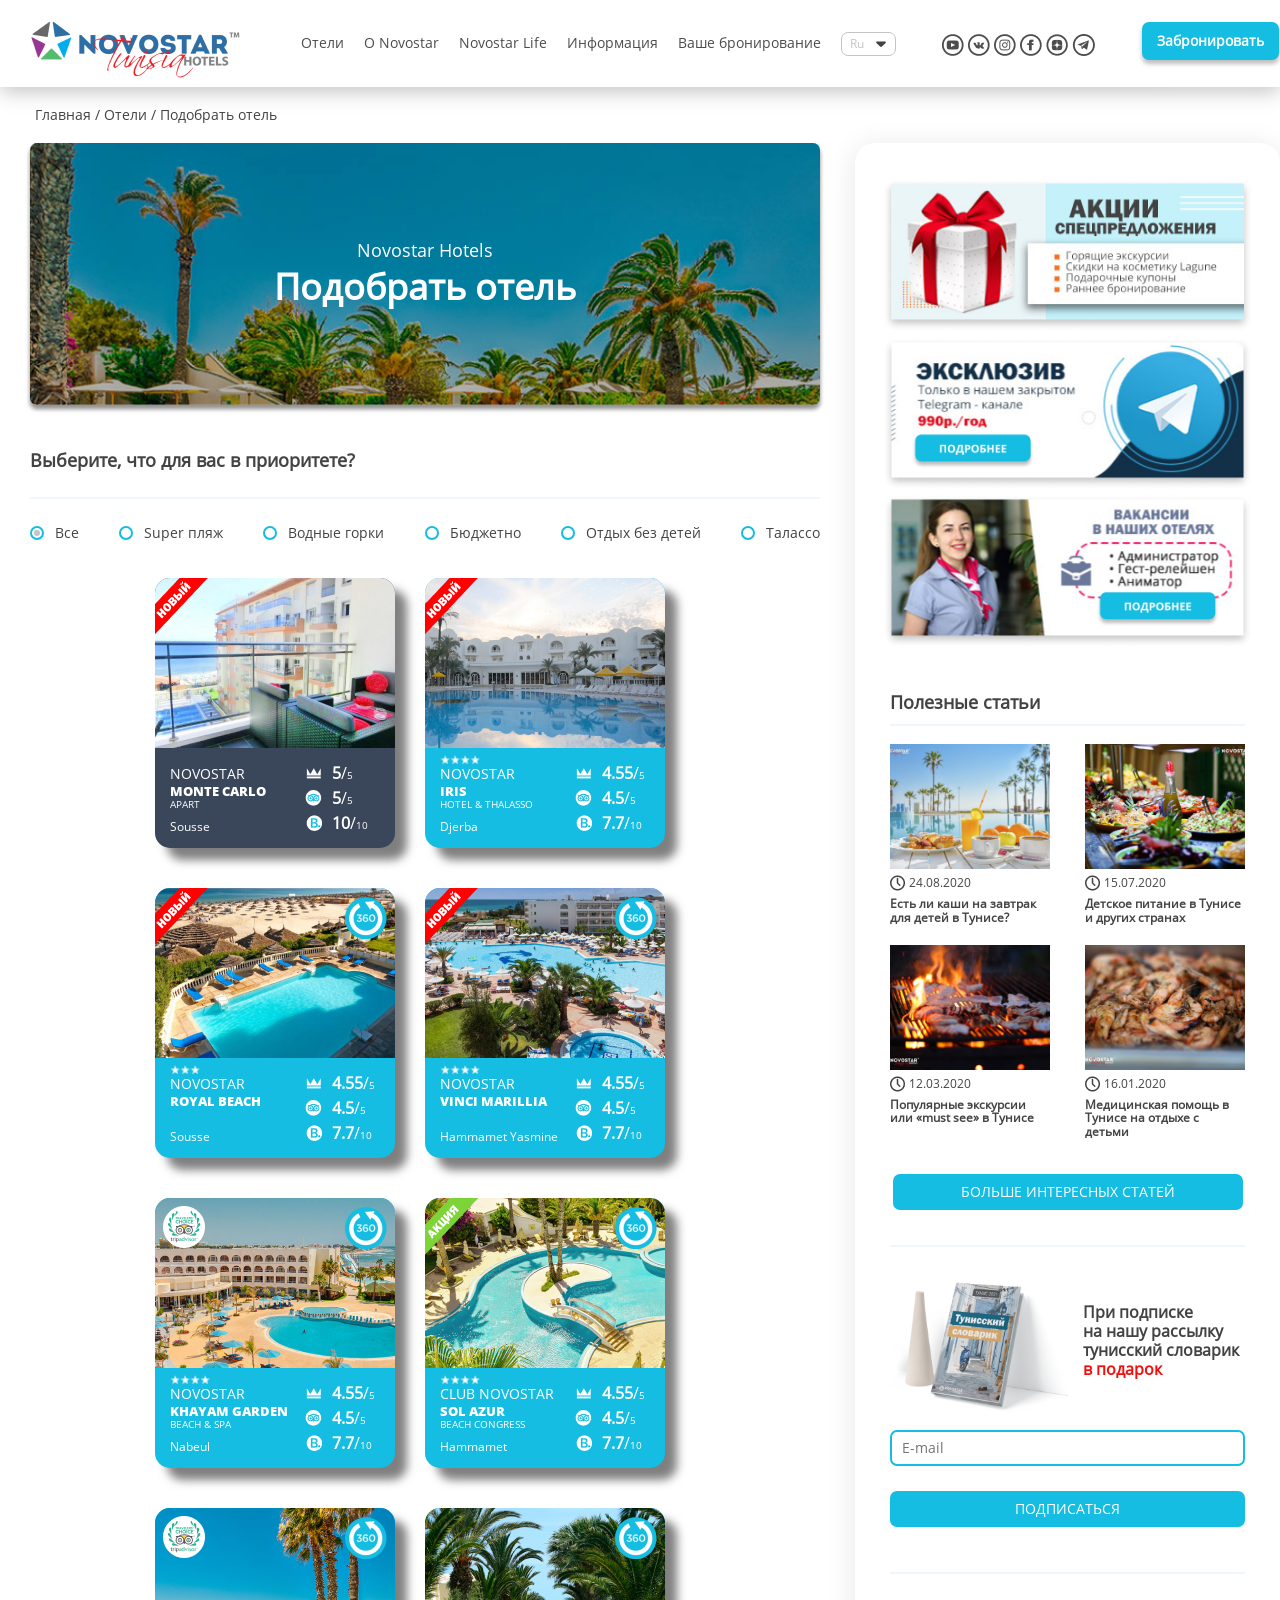
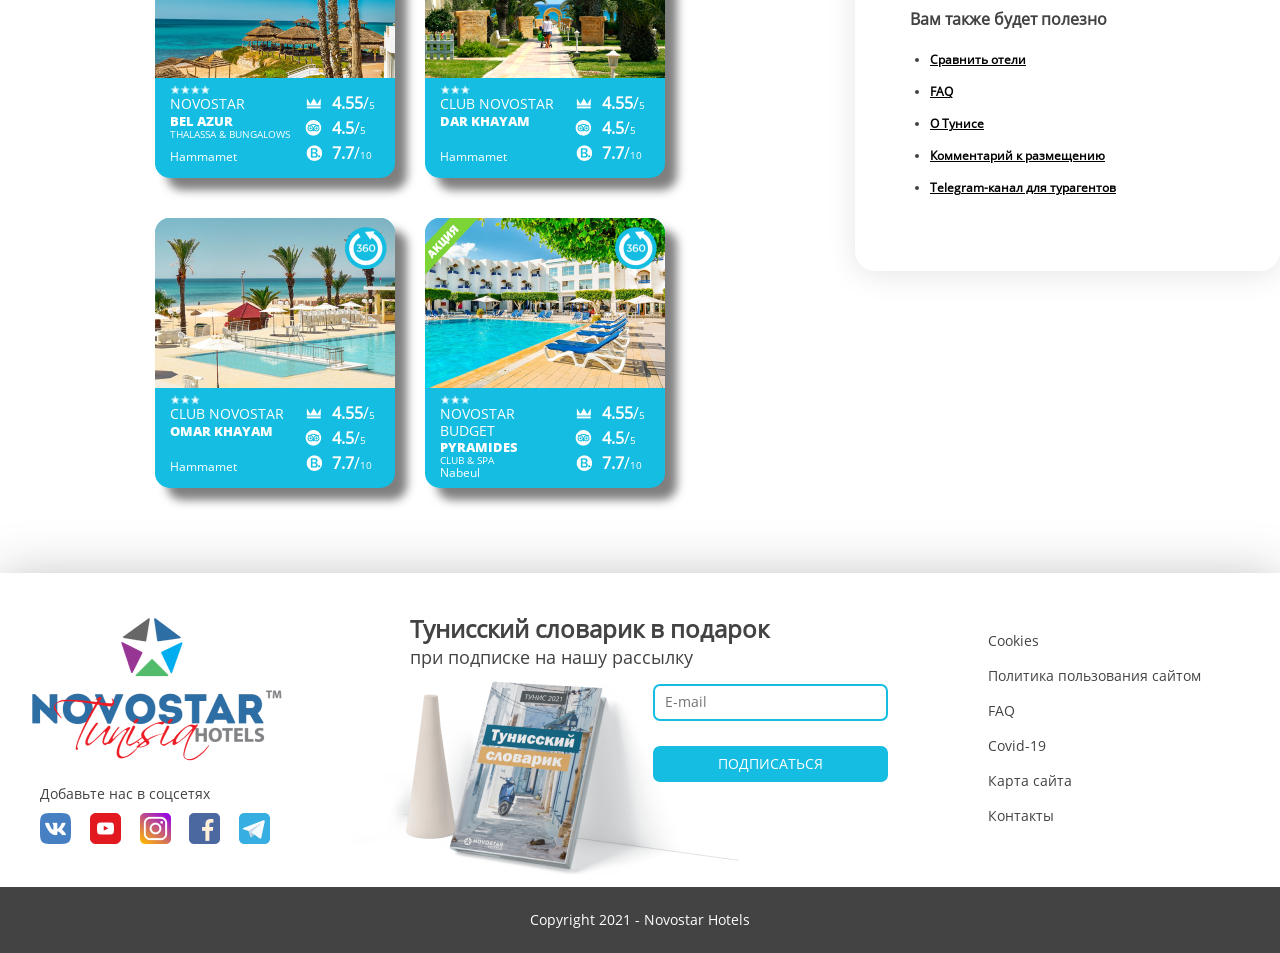
==== commit 892296f8: "vers 08.06 - find hotel complete" ====
--- a/find-hotel.html
+++ b/find-hotel.html
@@ -88,6 +88,7 @@
 						
 						<h3 class="find-hotel-subtitle">Выберите, что для вас в приоритете?</h3>
 
+						<input type="radio" id="find-hotel-all" name="find-hotel-radio" checked>
 						<input type="radio" id="super-beach" name="find-hotel-radio">
 						<input type="radio" id="vodnye-gorki" name="find-hotel-radio">
 						<input type="radio" id="budzhetno" name="find-hotel-radio">
@@ -95,6 +96,7 @@
 						<input type="radio" id="thalasso-filtr" name="find-hotel-radio">
 
 						<div class="find-hotel-filtr">
+							<label for="find-hotel-all">Все</label>
 							<label for="super-beach">Super пляж</label>
 							<label for="vodnye-gorki">Водные горки</label>
 							<label for="budzhetno">Бюджетно</label>
@@ -454,26 +456,53 @@
 					<aside class="find-hotel-aside">
 						<div class="find-hotel-aside-wrap hotel-shadow-block">
 
-							<div class="find-hotel-alise-banners">
+							<div class="find-hotel-aside-banners">
 								<a href="#"><img src="img/banner-2.png" alt=""></a>
 								<a href="#"><img src="img/banner-3.png" alt=""></a>
 								<a href="#"><img src="img/banner-1.png" alt=""></a>
 							</div>
 
+							<div class="find-hotel-aside-news">
+								<h3>Полезные статьи</h3>
+								<div class="find-hotel-aside-news-item">
+									<div class="find-hotel-aside-news-pic"></div>
+									<span class="find-hotel-aside-news-date"><img src="img/news-clock-dark.png" alt="">&nbsp;24.08.2020</span>
+									<h4 class="find-hotel-aside-news-title"><a href="#">Есть ли каши на завтрак для детей в Тунисе?</a></h4>
+								</div>
+								<div class="find-hotel-aside-news-item">
+									<div class="find-hotel-aside-news-pic"></div>
+									<span class="find-hotel-aside-news-date"><img src="img/news-clock-dark.png" alt="">&nbsp;15.07.2020</span>
+									<h4 class="find-hotel-aside-news-title"><a href="#">Детское питание в Тунисе и других странах</a></h4>
+								</div>
+								<div class="find-hotel-aside-news-item">
+									<div class="find-hotel-aside-news-pic"></div>
+									<span class="find-hotel-aside-news-date"><img src="img/news-clock-dark.png" alt="">&nbsp;12.03.2020</span>
+									<h4 class="find-hotel-aside-news-title"><a href="#">Популярные экскурсии или «must see» в Тунисе</a></h4>
+								</div>
+								<div class="find-hotel-aside-news-item">
+									<div class="find-hotel-aside-news-pic"></div>
+									<span class="find-hotel-aside-news-date"><img src="img/news-clock-dark.png" alt="">&nbsp;16.01.2020</span>
+									<h4 class="find-hotel-aside-news-title"><a href="#">Медицинская помощь в Тунисе на отдыхе с детьми</a></h4>
+								</div>
+								<div class="find-hotel-aside-news-more-wrap">
+									<a href="#" class="find-hotel-aside-news-more">БОЛЬШЕ ИНТЕРЕСНЫХ СТАТЕЙ</a>
+								</div>
+							</div>
+
 							<div class="find-hotel-aside-podpiska">
-								<div class="find-hotel-aside-podpiska-pic">
+								<div class="hotel-aside-podpiska-pic">
 									<img src="img/hotel/tun-slov.png" alt="">
 								</div>
-								<div class="find-hotel-aside-podpiska-text">
+								<div class="hotel-aside-podpiska-text">
 									<p>При подписке на&nbsp;нашу рассылку тунисский словарик <span>в&nbsp;подарок</span></p>
-									<form action="" class="find-hotel-aside-podpiska-form">
-										<input type="email" name="mail" placeholder="E-mail">
-										<button type="submit" name="submit">ПОДПИСАТЬСЯ</button>
-									</form>
-								</div>
-							</div>
-
-							<div class="find-hotel-aside-interes">
+								</div>
+								<form action="" class="hotel-aside-podpiska-form">
+									<input type="email" name="mail" placeholder="E-mail">
+									<button type="submit" name="submit">ПОДПИСАТЬСЯ</button>
+								</form>
+							</div>
+
+							<div class="hotel-aside-interes find-hotel-aside-interes">
 								<h3>Вам также будет полезно</h3>
 								<ul>
 									<li><a href="#">Сравнить отели</a></li>
--- a/css/style.css
+++ b/css/style.css
@@ -3943,7 +3943,7 @@
 .hotel-inportant-info-item h4 {
 	font-size: 16px;
 	line-height: 21px;
-	font-weight: 700px;
+	font-weight: 700;
 	position: relative;
 	margin: 0 0 10px;
 }
@@ -4098,10 +4098,10 @@
 	padding: 40px 0;
 	border-bottom: 2px solid #F0F6FE;
 }
-.hotel-aside-podpiska img {
+.hotel-aside-podpiska-pic img {
 	max-width: 100%;
 }
-.hotel-aside-podpiska p {
+.hotel-aside-podpiska-text p {
 	font-size: 16px;
 	line-height: 19px;
 	font-weight: 700;
@@ -4109,7 +4109,7 @@
 	max-width: 175px;
 	margin: 15px 0 25px 15px;
 }
-.hotel-aside-podpiska p span {
+.hotel-aside-podpiska-text p span {
 	color: #F40F0F;
 }
 .hotel-aside-podpiska-form input,
@@ -4531,13 +4531,12 @@
 .find-hotel-content-wrap {
 	display: flex;
 	justify-content: space-between;
+	padding-bottom: 45px;
 }
 .find-hotel-content {
 	width: 820px;
-	border: 1px solid red;
 }
 .find-hotel-title {
-	width: 822px;
 	height: 262px;
 	overflow: hidden;
 	box-shadow: 0px 4px 4px rgba(0, 0, 0, 0.25), 0px 4px 4px rgba(0, 0, 0, 0.25);
@@ -4575,7 +4574,7 @@
 .find-hotel-subtitle {
 	font-size: 18px;
 	line-height: 24px;
-	font-weight: 700px;
+	font-weight: 700;
 	padding: 25px 0;
 	border-bottom: 2px solid #F0F6FE;
 }
@@ -4592,8 +4591,11 @@
 	line-height: 21px;
 	position: relative;
 	cursor: pointer;
-	padding-left: 25px;
+	padding: 5px 25px;
 	user-select: none;
+}
+.find-hotel-filtr label:last-of-type {
+	padding-right: 0;
 }
 .find-hotel-filtr label:before {
 	content: '';
@@ -4622,6 +4624,7 @@
 	margin: auto;
 	display: none;
 }
+#find-hotel-all:checked ~ .find-hotel-filtr label[for="find-hotel-all"]:after,
 #super-beach:checked ~ .find-hotel-filtr label[for="super-beach"]:after,
 #vodnye-gorki:checked ~ .find-hotel-filtr label[for="vodnye-gorki"]:after,
 #budzhetno:checked ~ .find-hotel-filtr label[for="budzhetno"]:after,
@@ -4644,12 +4647,216 @@
 #thalasso-filtr:checked ~ .find-hotel-cards .hotel-item:not(.thalasso-filtr) {
 	display: none;
 }
-
-
+#find-hotel-all:checked ~ .find-hotel-cards .hotel-item {
+	display: block;
+}
 .find-hotel-aside {
 	width: 425px;
-	border: 1px solid green;
-}
-.find-hotel-alise-banners img {
+}
+.find-hotel-aside-wrap {
+	padding: 35px;
+}
+.find-hotel-aside-banners {
+	margin: 0 -8px;
+	text-align: center;
+}
+.find-hotel-aside-banners img {
 	max-width: 100%;
+}
+.find-hotel-aside-news {
+	display: flex;
+	flex-wrap: wrap;
+	justify-content: space-between;
+	padding: 20px 0;
+}
+.find-hotel-aside-news h3 {
+	width: 100%;
+	font-size: 18px;
+	line-height: 24px;
+	font-weight: 700;
+	border-bottom: 2px solid #F0F6FE;
+	padding-bottom: 10px;
+}
+.find-hotel-aside-news-item {
+	width: 160px;
+	margin-bottom: 20px;
+}
+.find-hotel-aside-news-pic {
+	height: 125px;
+	background-size: cover;
+	background-position: 50% 50%;
+}
+.find-hotel-aside-news-item:nth-of-type(1) .find-hotel-aside-news-pic {
+	background-image: url('../img/photo/food/1.jpg');
+}
+.find-hotel-aside-news-item:nth-of-type(2) .find-hotel-aside-news-pic {
+	background-image: url('../img/photo/food/2.jpg');
+}
+.find-hotel-aside-news-item:nth-of-type(3) .find-hotel-aside-news-pic {
+	background-image: url('../img/photo/food/3.jpg');
+}
+.find-hotel-aside-news-item:nth-of-type(4) .find-hotel-aside-news-pic {
+	background-image: url('../img/photo/food/4.jpg');
+}
+.find-hotel-aside-news-date {
+	font-size: 12px;
+	line-height: 18px;
+	display: flex;
+	align-items: center;
+	padding-top: 5px;
+}
+.find-hotel-aside-news-title {
+	font-size: 12px;
+	font-weight: 700;
+	margin: 5px 0 0;
+}
+.find-hotel-aside-news-title a {
+	color: #444343;
+	text-decoration: none;
+}
+.find-hotel-aside-news-title a:hover {
+	text-decoration: underline;
+}
+.find-hotel-aside-news-more-wrap {
+	width: 100%;
+}
+.find-hotel-aside-news-more {
+	display: block;
+	width: 100%;
+	max-width: 350px;
+	text-align: center;
+	text-decoration: none;
+	color: #fff;
+	font-size: 14px;
+	background-color: #14BDE1;
+	border-radius: 7px;
+	margin: 15px auto;
+	padding: 10px 0;
+}
+.find-hotel-aside-podpiska {
+	padding: 30px 0 20px;
+	border-top: 2px solid #F0F6FE;
+	border-bottom: 2px solid #F0F6FE;
+	display: flex;
+	flex-wrap: wrap;
+	align-items: center;
+}
+.find-hotel-aside-podpiska > div {
+	width: 50%;
+}
+.find-hotel-aside-podpiska > form,
+.find-hotel-aside-podpiska > form input,
+.find-hotel-aside-podpiska > form button {
+	width: 100%;
+}
+.find-hotel-aside-interes {
+	border: none;
+	padding: 20px;
+}
+@media (max-width: 1310px) {
+	.find-hotel-content {
+		padding-left: 30px;
+	}
+	.find-hotel-cards {
+		justify-content: center;
+	}
+}
+@media (max-width: 1279px) {
+	.find-hotel-content-wrap {
+		flex-wrap: wrap;
+	}
+	.find-hotel-content,
+	.find-hotel-aside {
+		width: 100%;
+	}
+	.find-hotel-content {
+		padding: 0 30px;
+	}
+	.find-hotel-aside-wrap {
+		display: flex;
+		flex-wrap: wrap;
+		justify-content: space-around;
+		align-items: center;
+	}
+	.find-hotel-aside-banners img {
+		width: 33%;
+	}
+	.find-hotel-aside-news {
+		width: 100%;
+	}
+	.find-hotel-aside-podpiska {
+		width: 35%;
+	}
+	.find-hotel-aside-interes {
+		width: 30%;
+	}
+	.find-hotel-aside-podpiska {
+		border: none;
+	}
+	.find-hotel-aside-news-item {
+		width: 23%;
+	}
+	.find-hotel-aside-news-pic {
+		height: auto;
+		padding-top: 70%;
+	}
+}
+@media (max-width: 1050px) {
+	.find-hotel-aside-podpiska {
+		width: 40%;
+	}
+}
+@media (max-width: 900px) {
+	.find-hotel-aside-banners img {
+		width: 45%;
+	}
+	.find-hotel-aside-wrap {
+		justify-content: space-between;
+	}
+	.find-hotel-aside-podpiska {
+		width: 50%;
+	}
+	.find-hotel-aside-interes {
+		width: 40%;
+	}
+}
+@media (max-width: 800px) {
+	.find-hotel-filtr {
+		flex-wrap: wrap;
+		justify-content: center;
+	}
+}
+@media (max-width: 700px) {
+	.find-hotel-aside-banners img {
+		width: auto;
+		max-width: 100%;
+	}
+	.find-hotel-aside-news-item {
+		width: 48%;
+	}
+	.find-hotel-aside-podpiska {
+		display: none;
+	}
+	.find-hotel-aside-interes {
+		width: 100%;
+	}
+}
+@media (max-width: 550px) {
+	.find-hotel-cards .hotel-item {
+		margin: 0 auto 40px;
+	}
+}
+@media (max-width: 480px) {
+	.find-hotel-content {
+		padding: 0 15px;
+	}
+	.find-hotel-title {
+		border-radius: 0;
+		margin: 0 -15px;
+		padding: 0 15px;
+		text-align: center;
+	}
+	.find-hotel-aside-wrap {
+	    padding: 15px;
+	}
 }
